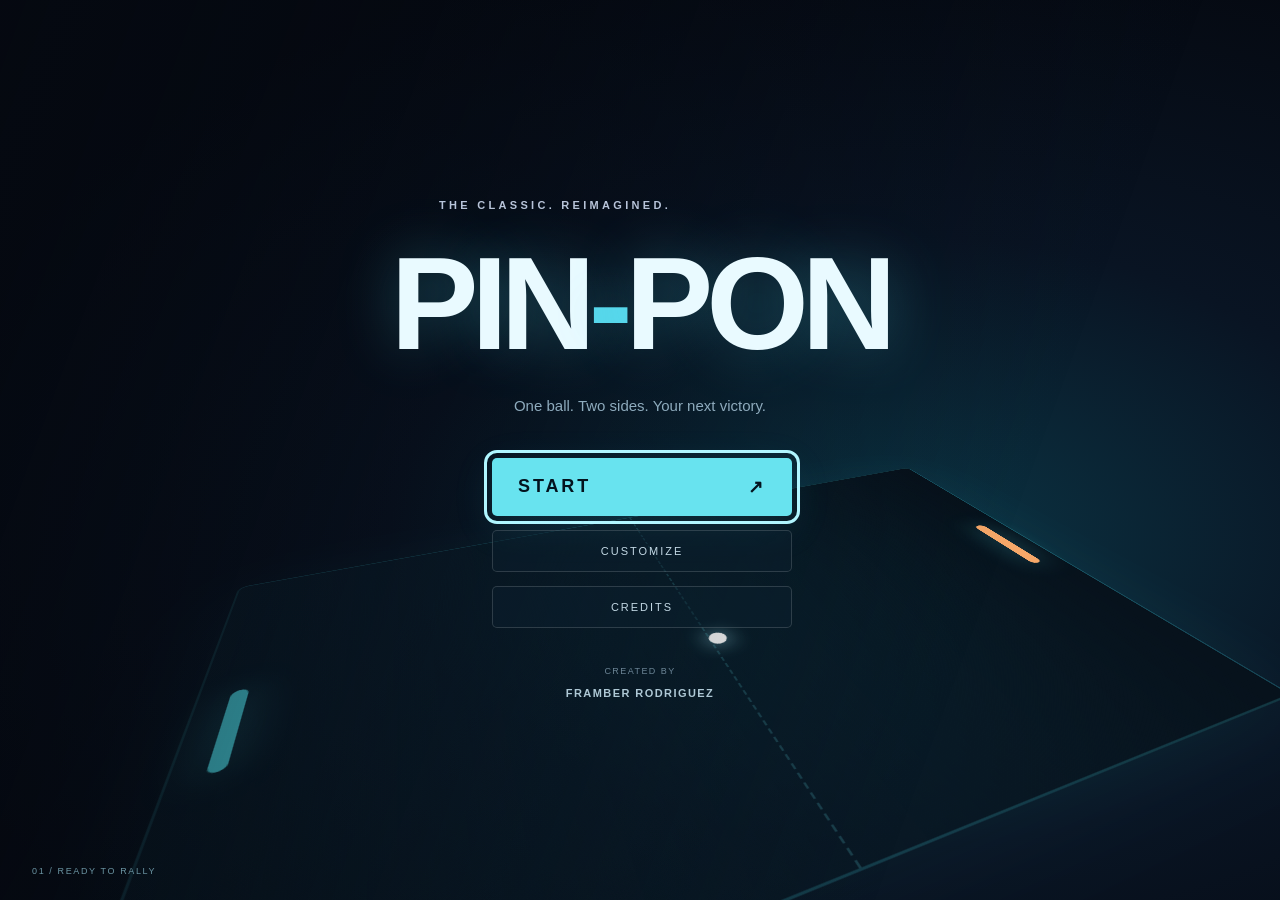
==== pong.html @ f67dcab5 "Separate Stop/Resume in top toolbar from Reset below the arena" ====
<!DOCTYPE html>
<html lang="en">
<head>
    <meta charset="UTF-8">
    <meta name="viewport" content="width=device-width, initial-scale=1.0">
    <title>PIN-PON | Framber Rodriguez</title>
    <style>
        /* --- CSS (Minor adjustments possible for new controls) --- */
        * { margin: 0; padding: 0; box-sizing: border-box; }
        :root { /* ... Color variables ... */
            --bg-color: #282c34; --game-bg: #1e1e1e; --primary-color: #fff;
            --accent-color: #ff5733; --paddle-color: #61dafb; --opponent-color: #f0db4f;
            --button-bg: #333; --star-color: rgba(255, 255, 255, 0.6);
            --win-color1: #ffc700; --win-color2: #ff5733; --win-color3: #61dafb; --win-color4: #f0db4f;
        }
        body {
            font-family: 'Segoe UI', Tahoma, Geneva, Verdana, sans-serif; background-color: var(--bg-color);
            display: flex; flex-direction: column; justify-content: center; align-items: center;
            min-height: 100vh; color: var(--primary-color);
            padding: 10px 0;
        }
        #game-container { position: relative; display: flex; flex-direction: column; align-items: center; width: 95%; max-width: 700px; }
        #game {
            position: relative; width: 100%; height: 450px; background-color: var(--game-bg);
            border: 2px solid var(--primary-color); overflow: hidden; cursor: none;
            transition: background-color 0.3s ease;
            /* Ensure game area scales nicely in fullscreen */
            margin-bottom: 15px; /* Add margin below game if controls are always visible */
        }
        /* Style for fullscreen state if needed */
        body:fullscreen #game { /* Example: Make game slightly larger in fullscreen */
           /* width: 90vw;
              height: 70vh; */
              /* Adjust as desired */
        }
        .player { position: absolute; width: 15px; height: 100px; transition: background-color 0.3s ease; }
        #player1 { left: 10px; background-color: var(--paddle-color); }
        #player2 { right: 10px; background-color: var(--opponent-color); }
        #ball { position: absolute; width: 15px; height: 15px; background-color: var(--accent-color); border-radius: 50%; transition: background-color 0.3s ease; }
        #score { position: absolute; top: 10px; left: 50%; transform: translateX(-50%); font-size: 30px; z-index: 10; }
        #modeSelection label, #options label { padding: 5px; margin-right: 5px; cursor: pointer; user-select: none; }
        #modeSelection input[type="radio"] { margin-right: 3px; cursor: pointer; }
        #controls {
            text-align: center; /* margin-top: 15px; Removed margin-top as game has margin-bottom */
            padding: 10px; background-color: rgba(0, 0, 0, 0.3);
            border-radius: 8px; width: 100%;
        }
        #options { margin: 8px 0; display: flex; flex-wrap: wrap; justify-content: center; align-items: center; gap: 10px 15px; }
        #options > div { display: inline-flex; align-items: center; }
        /* Button/Input styles (Unchanged) */
        button, select, label, input[type="number"], input[type="checkbox"], input[type="color"] { padding: 8px 10px; font-size: 14px; background-color: var(--button-bg); border: 1px solid var(--primary-color); border-radius: 5px; color: white; cursor: pointer; margin: 2px; vertical-align: middle; transition: background-color 0.2s ease; }
        button:disabled { opacity: 0.5; cursor: not-allowed; }
        input[type="color"] { padding: 2px; height: 35px; width: 50px; background-color: transparent; border: 1px solid var(--primary-color); }
        input[type="color"]::-webkit-color-swatch-wrapper { padding: 0; }
        input[type="color"]::-webkit-color-swatch { border: none; border-radius: 3px; }
        input[type="color"]::-moz-color-swatch { border: none; border-radius: 3px; }
        input[type="number"] { width: 65px; text-align: center; }
        input[type=number]::-webkit-inner-spin-button, input[type=number]::-webkit-outer-spin-button { -webkit-appearance: none; margin: 0; }
        input[type=number] { -moz-appearance: textfield; }
        button:not(:disabled):hover, select:hover, input[type="number"]:hover, input[type="color"]:hover { background-color: #555; }
        button:focus, select:focus, input[type="number"]:focus, input[type="color"]:focus { outline: 2px solid var(--accent-color); outline-offset: 2px; }
        input[type="checkbox"], input[type="radio"] { margin-right: 5px; cursor: pointer; vertical-align: middle; width: auto; padding: 0; }
        #instructions { margin-top: 10px; font-size: 13px; color: #ccc; min-height: 45px; line-height: 1.4; }
        /* Particle/Win styles (Unchanged) */
        .particle { position: absolute; width: 3px; height: 3px; border-radius: 50%; background-color: var(--star-color); animation: particleAnimation 5s linear infinite; pointer-events: none; z-index: -1; }
        @keyframes particleAnimation { 0% { transform: translate(0, 0); opacity: 0.8; } 100% { transform: translate(calc(var(--particle-vx) * 500px), calc(var(--particle-vy) * 500px)); opacity: 0; } }
        .win-particle { position: absolute; width: 6px; height: 10px; border-radius: 2px; pointer-events: none; z-index: 20; opacity: 1; }
        @keyframes win-explode { 0% { transform: translate(0, 0) rotate(0deg); opacity: 1; } 100% { transform: translate(calc(var(--vx) * 250px), calc(var(--vy) * 250px + 150px)) rotate(720deg); opacity: 0; } }
    #game { touch-action: none; }
        header { text-align: center; margin-bottom: 16px; }
        header a { color: #61dafb; }
    
[hidden] { display: none !important; }
body { background: #050a17; }
#intro-screen, #main-menu { position: fixed; inset: 0; z-index: 100; background: #050a17; display: flex; flex-direction: column; align-items: center; justify-content: center; padding: 24px; text-align: center; gap: 18px; }
#intro-screen video { width: min(960px,100%); max-height: 70vh; object-fit: contain; border-radius: 20px; }
#main-menu h1 { font-size: clamp(42px,10vw,88px); color: #61dafb; letter-spacing: .08em; }
.menu-action { padding: 15px 32px; border-radius: 12px; background: #61dafb; color: #050a17; font-weight: bold; font-size: 18px; min-width: 220px; }
#main-menu p { color: #b8c4d9; max-width: 480px; line-height: 1.6; }
#game-container { margin: auto; }
#game::after { content: ''; position: absolute; left: 50%; top: 0; bottom: 0; border-left: 2px dashed #ffffff35; pointer-events: none; }
#game.editing, #game.editing .player, #game.editing #ball { cursor: pointer; }
#game.editing .player, #game.editing #ball { outline: 2px solid #ffffff65; outline-offset: 4px; }
.selected-object { outline: 3px solid #61dafb !important; outline-offset: 4px; }
#color-editor { padding: 14px; width: 100%; border: 1px solid #61dafb; border-radius: 12px; margin-bottom: 12px; }
#color-editor p { margin: 8px; }
#game-toolbar { margin-bottom: 12px; }
@media(max-width: 500px) { #game { height: 360px; } }

body { margin:0; background:#060b14; color:#eff7ff; font-family: "Segoe UI", sans-serif; }
button { border:1px solid #ffffff26; font-family:inherit; transition: transform .2s, background .2s; }
button:focus-visible { outline:3px solid #b0f6ff; outline-offset:5px; }
button:hover { transform:translateY(-2px); }
#intro-screen { padding:0; background:#030710; }
#intro-screen video { width:100%; height:100%; max-height:none; border-radius:0; object-fit:contain; }
.intro-caption { position:absolute; bottom:28px; left:5vw; right:5vw; display:flex; justify-content:space-between; align-items:center; gap:12px; color:#ffffff8c; font-size:11px; letter-spacing:.2em; }
#intro-start { background:#07101caa; border-color:#ffffff30; color:white; font-size:11px; letter-spacing:.12em; padding:12px 18px; }
#main-menu { overflow:hidden; background: radial-gradient(ellipse at 70% 60%,#0b3545 0%,#091423 40%,#050911 80%); padding:clamp(20px,5vw,70px); }
#main-menu::before { content:''; position:absolute; inset:0; background:linear-gradient(110deg,#050911cc,transparent 75%); z-index:1; }
.menu-content { position:relative; z-index:2; width:min(650px,100%); }
.eyebrow { font-size:11px; font-weight:600; letter-spacing:.3em; color:#73daef; }
#main-menu h1 { font-size:clamp(58px,12vw,132px); line-height:1.05; margin:20px 0; font-weight:900; letter-spacing:-.055em; color:#e9faff; text-shadow:0 0 60px #53d8ec50; }
#main-menu h1 span { color:#57d7eb; }
#main-menu .menu-tagline { margin:0 auto 38px; font-size:15px; color:#8eabbd; }
.menu-buttons { display:flex; flex-direction:column; gap:10px; width:min(300px,100%); margin:auto; }
.menu-action { width:100%; background:#68e3ef; color:#03131e; border:0; padding:18px 26px; font-weight:800; font-size:18px; letter-spacing:.16em; border-radius:5px; min-width:0; box-shadow:0 10px 40px #38cee820; display:flex; align-items:center; justify-content:space-between; }
.menu-action:hover { background:#9bf4fa; }
.menu-secondary { width:100%; border-radius:5px; padding:14px; background:#0e213166; color:#c3d8e4; font-size:11px; letter-spacing:.18em; }
#main-menu .creator-line { font-size:9px; color:#6c8596; letter-spacing:.16em; margin:34px auto 0; }
.creator-line strong { color:#aec8d5; display:block; font-size:11px; margin-top:7px; }
.menu-corner { position:absolute; bottom:24px; left:32px; font-size:9px; letter-spacing:.18em; color:#6b94a2; z-index:2; }
.menu-court { position:absolute; width:900px; height:550px; border:2px solid #46dbeb30; background:linear-gradient(90deg,#0f41503b,#06111b); transform:perspective(600px) rotateX(52deg) rotateZ(-22deg); top:40%; left:20%; box-shadow:0 0 100px #36bfd811; border-radius:10px; }
.menu-court::before { content:''; position:absolute; left:50%; height:100%; border-left:2px dashed #5ddbe633; }
.menu-court i,.menu-court b { position:absolute; width:14px; height:100px; border-radius:8px; top:35%; background:#4fe3ee; box-shadow:0 0 40px #4fe3ee70; }
.menu-court i { left:25px; }.menu-court b { right:25px; background:#f7a869; }
.menu-court em { position:absolute; width:18px; height:18px; border-radius:50%; top:50%; background:white; box-shadow:0 0 25px #9feefb; animation:menu-rally 7s ease-in-out infinite alternate; }
@keyframes menu-rally { from { left:8%; top:20%; } to { left:89%; top:70%; } }
#game-header { margin:20px auto; width:95%; max-width:700px; }
#game-header h1 { letter-spacing:.08em; font-size:30px; margin:6px; }
#game-header p { font-size:12px; color:#87a2b4; }
#game { border-color:#8dbcc84d; border-radius:12px; box-shadow:0 20px 80px #0007; }
#controls { background:#0d1927; border:1px solid #223548; border-radius:12px; }
#controls label { background:transparent; border:0; color:#9bb5c6; }
#controls button,#game-toolbar button { background:#142a3c; color:#c5e5ee; border-color:#315067; border-radius:6px; }
#controls #startButton { background:#68e3ef; color:#03131e; font-weight:800; }
#settings-panel { border-top:1px solid #ffffff12; padding-top:12px; }
#settings-panel summary { cursor:pointer; font-size:11px; letter-spacing:.12em; color:#9bc0d2; padding:8px; }
#color-editor { background:#0d1927; border-color:#315067; font-size:13px; }
#credits-screen { position:fixed; inset:0; z-index:110; background:#020408; text-align:center; overflow:hidden; }
#close-credits { position:absolute; top:22px; left:24px; z-index:2; background:#111a25; color:#b6ccdb; font-size:11px; letter-spacing:.12em; padding:12px; }
.credits-mask { height:100%; overflow:hidden; mask-image:linear-gradient(transparent,black 15%,black 85%,transparent); }
#credits-roll { margin:auto; width:min(540px,90%); padding-top:100vh; padding-bottom:100vh; }
#credits-roll.rolling { animation:credits-scroll 36s linear forwards; }
@keyframes credits-scroll { from { transform:translateY(0); } to { transform:translateY(-100%); } }
#credits-roll h2 { font-size:clamp(50px,10vw,84px); color:#81e7ef; letter-spacing:.04em; margin:30px 0 75px; }
#credits-roll h3 { font-size:28px; font-weight:500; margin:16px 0 80px; }
#credits-roll p { color:#c2cdd8; font-size:16px; line-height:2; margin:16px 0 75px; }
#credits-roll .credits-role { font-size:10px; color:#6dbdcf; letter-spacing:.25em; margin-bottom:14px; }
#credits-roll .credits-end { color:#546e80; font-size:11px; letter-spacing:.2em; }
.credits-caption { position:absolute; bottom:18px; width:100%; color:#526170; font-size:9px; letter-spacing:.18em; }
@media(prefers-reduced-motion:reduce) { .menu-court em { animation:none; } #credits-roll.rolling { animation:none; padding-top:80px; } .credits-mask { overflow:auto; } }
@media(max-width:500px) { #main-menu h1 { font-size:64px; } .intro-caption span { font-size:8px; letter-spacing:.1em; } #game-toolbar button { font-size:12px; } }

/* Cinematic arena: color customization controls the surface below the lighting. */
#game-container { max-width:900px; }
#game-header { max-width:900px; }
#game { height:480px; background-image:radial-gradient(ellipse at 50% 42%,#73eaff10,transparent 70%),linear-gradient(#69dcef08 1px,transparent 1px),linear-gradient(90deg,#69dcef08 1px,transparent 1px); background-size:auto,44px 44px,44px 44px; border:2px solid #51dce875; border-radius:18px; box-shadow:0 0 0 7px #2ac3dd05,0 0 38px #32d8ee18,inset 0 0 65px #020b1675,0 25px 90px #0009; }
#game::before { content:''; position:absolute; inset:20px; border:1px solid #c7f6ff10; border-radius:8px; pointer-events:none; }
#game::after { border-left:2px dashed #7ee8f23d; box-shadow:0 0 12px #49dbec18; }
.player { border-radius:7px; background-image:linear-gradient(90deg,#ffffff60,transparent 65%); box-shadow:0 0 12px currentColor,0 0 32px currentColor; z-index:3; }
#ball { background-image:radial-gradient(circle at 32% 28%,#fff9,transparent 70%); box-shadow:0 0 12px currentColor,0 0 30px currentColor; z-index:4; }
#score { top:22px; font-size:38px; letter-spacing:.13em; font-weight:300; color:#d8f6ff; padding:7px 20px; background:#06131e85; border:1px solid #7bddf022; border-radius:12px; backdrop-filter:blur(8px); text-shadow:0 0 20px #a0edff50; }
.ball-trail { position:absolute; border-radius:50%; pointer-events:none; z-index:2; background:#e8fcff; width:12px; height:12px; }
.impact-ring { position:absolute; border:2px solid var(--impact-color); border-radius:50%; width:18px; height:18px; margin:-9px; pointer-events:none; z-index:5; animation:arena-impact .42s ease-out forwards; box-shadow:0 0 14px var(--impact-color); }
@keyframes arena-impact { from { transform:scale(.4); opacity:.95; } to { transform:scale(3.5); opacity:0; } }
#game-toolbar { display:flex; width:100%; justify-content:space-between; gap:12px; }
#game-toolbar button { font-size:11px; letter-spacing:.08em; padding:11px 16px; }
#controls { margin-top:8px; background:linear-gradient(130deg,#102637,#091421); padding:16px; }
#controls #modeSelection { display:flex; justify-content:center; align-items:center; gap:8px; }
#instructions { color:#729dad; font-size:11px; margin-top:15px; }
@media(max-width:600px) { #game { height:390px; } #score { font-size:26px; top:14px; } #controls { padding:10px; } }
@media(prefers-reduced-motion:reduce) { .ball-trail { display:none; } .impact-ring { animation:none; display:none; } }
#game-toolbar #stopButton { border-color:#65dbe75c; min-width:95px; }
@media(max-width:500px) { #game-toolbar { gap:5px; } #game-toolbar button { padding:10px 8px; font-size:10px; } #game-toolbar #stopButton { min-width:70px; } }
</style>
</head>
<body>
<section id="intro-screen" aria-label="Pong introduction">
<video id="intro-video" autoplay muted playsinline preload="auto" aria-label="Ten-second cinematic Pong introduction"><source src="assets/pong-intro-v2.mp4" type="video/mp4"></video>
<div class="intro-caption"><span>FRAMBER RODRIGUEZ PRESENTS</span><button id="intro-start">SKIP INTRO ↗</button></div>
</section>
<section id="main-menu" hidden aria-label="Main menu">
<div class="menu-court" aria-hidden="true"><i></i><b></b><em></em></div>
<div class="menu-content"><p class="eyebrow">THE CLASSIC. REIMAGINED.</p><h1>PIN<span>-</span>PON</h1><p class="menu-tagline">One ball. Two sides. Your next victory.</p>
<div class="menu-buttons"><button class="menu-action" id="menu-play">START <span aria-hidden="true">↗</span></button><button class="menu-secondary" id="menu-customize">CUSTOMIZE</button><button class="menu-secondary" id="menu-credits">CREDITS</button></div>
<p class="creator-line">CREATED BY <strong>FRAMBER RODRIGUEZ</strong></p></div>
<span class="menu-corner" aria-hidden="true">01 / READY TO RALLY</span>
</section>
<section id="credits-screen" hidden aria-label="Movie-style credits">
<button id="close-credits">← MAIN MENU</button><div class="credits-mask"><div id="credits-roll">
<p class="eyebrow">A FRAMBER RODRIGUEZ GAME</p><h2>PIN-PON</h2><p class="credits-role">CREATOR</p><h3>Framber Rodriguez</h3>
<p class="credits-role">THE GAME</p><p>A new rally for an arcade classic.</p><p>Single-player challenges.<br>Local two-player matches.<br>A court that feels like yours.</p>
<p class="credits-role">GAMEPLAY &amp; EXPERIENCE</p><p>Ball physics &amp; paddle collisions<br>Adaptive AI difficulty<br>Score-based serves &amp; undo<br>Touch &amp; keyboard controls</p>
<p class="credits-role">PERSONALIZATION</p><p>Your table. Your paddles. Your ball.<br>Select an object and make it yours.</p>
<p class="credits-role">BUILT WITH</p><p>HTML · CSS · JavaScript</p>
<p class="credits-role">SPECIAL THANKS</p><p>To everyone who plays,<br>tests and keeps the rally going.</p>
<h3>Thank you for playing.</h3><p class="credits-end">PIN-PON · 2026</p>
</div></div><p class="credits-caption">PRESS ESC TO RETURN</p>
</section>
<header id="game-header" hidden><span class="eyebrow">FRAMBER RODRIGUEZ</span><h1>PIN-PON</h1><p>↑ / ↓ or W / S to move · Space to serve · Drag to play on touchscreens</p></header>
    <audio id="backgroundMusic" loop></audio>
    <div id="game-container" hidden>
<div id="game-toolbar"><button id="back-menu">Main Menu</button><button id="stopButton" disabled>STOP</button><button id="customize-button">Customize Colors</button></div>
<div id="color-editor" hidden><p id="color-hint">Select the table, ball or either paddle.</p><label id="selected-color-label" for="selected-color" hidden>Selected object color</label><input id="selected-color" type="color" hidden><button id="finish-customize">Done</button></div>
        <div id="game">
            <div id="score" role="status" aria-live="polite"><span id="player1Score">0</span> - <span id="player2Score">0</span></div>
            <div id="player1" class="player"></div>
            <div id="player2" class="player"></div>
            <div id="ball"></div>
        </div>
        <div id="controls" aria-label="Game Controls">
             <div id="modeSelection">
                 <input type="radio" name="gameMode" value="1p" id="mode1P" checked> <label for="mode1P">1 Player</label>
                 <input type="radio" name="gameMode" value="2p" id="mode2P"> <label for="mode2P">2 Players</label>
             </div>
             <hr style="margin: 8px 0; border-color: #555;">
             <details id="settings-panel"><summary>MATCH SETTINGS</summary><div id="options">
                 <div> <label for="difficultySelect">AI Difficulty:</label> <select id="difficultySelect"> <option value="easy">Easy</option> <option value="normal" selected>Normal</option> <option value="hard">Hard</option> <option value="veryHard">Very Hard</option> <option value="impossible">Impossible</option> </select> </div>
                 <div> <label for="winScoreInput">Win Score:</label> <input type="number" id="winScoreInput" value="10" min="1" max="1000" step="1"> </div>
                 <div> <label for="pointsPerScoreInput">Points/Score:</label> <input type="number" id="pointsPerScoreInput" value="1" min="1" max="1000" step="1"> </div>
                 <div> <label> <input type="checkbox" id="possessionToggle" checked> Serve on Score </label> </div>
                 <div hidden> <label for="player1ColorPicker">P1 Color:</label> <input type="color" id="player1ColorPicker" value="#61dafb"> </div>
                 <div hidden> <label for="player2ColorPicker">P2/AI Color:</label> <input type="color" id="player2ColorPicker" value="#f0db4f"> </div>
                 <div hidden> <label for="ballColorPicker">Ball Color:</label> <input type="color" id="ballColorPicker" value="#e8fcff"> </div>
                 <div hidden> <label for="backgroundColorPicker">BG Color:</label> <input type="color" id="backgroundColorPicker" value="#071e2b"> </div>
                 <div hidden>
                    <label for="musicSelect">Music:</label>
                    <select id="musicSelect">
                        </select>
                 </div>
             </div>
             </details><hr style="margin: 8px 0; border-color: #555;">
            <button id="startButton">START MATCH</button>
            <button id="resetButton">RESET</button>
            <button id="undoButton" disabled>Undo Point</button>
            <button id="toggleMusicButton" hidden>Play Music</button> <button id="fullscreenButton">Fullscreen</button> <div id="instructions"> </div>
        </div>
    </div>
    <script>
        document.addEventListener("DOMContentLoaded", () => {
            // --- Elements & Constants ---
            const game = document.getElementById("game");
            const player1El = document.getElementById("player1");
            const player2El = document.getElementById("player2");
            const ballEl = document.getElementById("ball");
            const controlsEl = document.getElementById("controls");
            const startButton = document.getElementById("startButton");
            const stopButton = document.getElementById('stopButton');
            let canResumeMatch = false;
            const resetButton = document.getElementById("resetButton");
            const undoButton = document.getElementById("undoButton");
            const difficultySelect = document.getElementById("difficultySelect");
            const possessionToggle = document.getElementById("possessionToggle");
            const toggleMusicButton = document.getElementById("toggleMusicButton"); // Correct ID
            const fullscreenButton = document.getElementById("fullscreenButton"); // NEW FS Button Ref
            const musicSelect = document.getElementById("musicSelect");       // NEW Music Select Ref
            const backgroundMusic = document.getElementById("backgroundMusic"); // NEW Audio Element Ref
            const instructionsEl = document.getElementById("instructions");
            const modeSelectionRadios = document.querySelectorAll('input[name="gameMode"]');
            const winScoreInput = document.getElementById('winScoreInput');
            const pointsPerScoreInput = document.getElementById('pointsPerScoreInput');
            const gameContainer = document.getElementById('game-container');
            const player1ScoreEl = document.getElementById("player1Score");
            const player2ScoreEl = document.getElementById("player2Score");
            const player1ColorPicker = document.getElementById('player1ColorPicker');
            const player2ColorPicker = document.getElementById('player2ColorPicker');
            const ballColorPicker = document.getElementById('ballColorPicker');
            const backgroundColorPicker = document.getElementById('backgroundColorPicker');
            // --- Music Track Data (Replace srcs with your actual file paths!) ---
            const musicTracks = [{ name: "None (music files not included)", src: "" }];
            // --- Game Constants --- (Same)
            const PADDLE_HEIGHT = 100; const PADDLE_WIDTH = 15; const BALL_SIZE = 15;
            const PLAYER_SPEED = 6; const MAX_BOUNCE_ANGLE = Math.PI / 4;
            const INITIAL_BALL_SPEED = 5; const BALL_SPEED_INCREASE = 0.2;
            const WIN_PARTICLE_COUNT = 40;
             // --- Game State --- (Same)
             let player1, player2, ball, ai;
             let score = [0, 0]; let lastUpdate = 0; let gameRunning = false;
             let ballPossessionOnScore = true; let keysPressed = {};
             let currentBallSpeed = INITIAL_BALL_SPEED; let gameMode = '1p';
             let winScoreLimit = 10; let pointsPerScoreValue = 1;
             let animationFrameId = null; let framesSinceStart = 0;
             let lastScoreState = null;
             // --- Basic Element Check ---
             // Added checks for new audio/music elements
              if (!game || !player1El || !player2El || !ballEl || !controlsEl || !startButton || !resetButton || !undoButton || !toggleMusicButton || !fullscreenButton || !musicSelect || !backgroundMusic /* ... other elements ... */) {
                 console.error("FATAL: Core game, control, or music elements not found! Check HTML IDs.");
                 alert("Error initializing game elements. Check console (F12).");
                 return;
              }
             // Reuse a small trail pool; no per-frame DOM allocation.
            const trailHistory = [];
            const trailNodes = Array.from({ length: 12 }, () => {
                const el = document.createElement('div');
                el.className = 'ball-trail'; el.style.opacity = '0';
                el.setAttribute('aria-hidden', 'true'); game.appendChild(el); return el;
            });
            function clearBallTrail() {
                trailHistory.length = 0;
                trailNodes.forEach(el => { el.style.opacity = '0'; });
            }
            function syncArenaColors() {
                player1El.style.color = player1ColorPicker.value;
                player2El.style.color = player2ColorPicker.value;
                ballEl.style.color = ballColorPicker.value;
            }
            function renderBallTrail(currentBall) {
                syncArenaColors();
                if (!gameRunning || currentBall.owner) { clearBallTrail(); return; }
                trailHistory.unshift({ x: currentBall.x + BALL_SIZE / 2, y: currentBall.y + BALL_SIZE / 2 });
                trailHistory.length = Math.min(trailHistory.length, trailNodes.length + 1);
                trailNodes.forEach((el, i) => {
                    const point = trailHistory[i + 1];
                    if (!point) { el.style.opacity = '0'; return; }
                    const size = Math.max(3, 12 - i * .7);
                    el.style.width = el.style.height = size + 'px';
                    el.style.left = point.x - size / 2 + 'px';
                    el.style.top = point.y - size / 2 + 'px';
                    el.style.backgroundColor = ballColorPicker.value;
                    el.style.opacity = String(.38 * (1 - i / trailNodes.length));
                });
            }
            function emitImpact(x, y, color) {
                const ring = document.createElement('div'); ring.className = 'impact-ring';
                ring.style.left = x + 'px'; ring.style.top = y + 'px';
                ring.style.setProperty('--impact-color', color);
                game.appendChild(ring); setTimeout(() => ring.remove(), 450);
            }
            // --- Classes (Player, Ball, AI - Unchanged structurally) ---
              class Player { /* ... Player class code ... */ constructor(id, side) { this.el = document.getElementById(id); if (!this.el) { throw new Error(`Player element not found: ${id}`); } this.side = side; this.height = PADDLE_HEIGHT; this.width = PADDLE_WIDTH; this.speed = PLAYER_SPEED; this.y = (game.clientHeight - this.height) / 2; } update(deltaTime) { let dy = 0; if (!gameRunning) return; if (gameMode === '1p') { if (this.side === 'left') { if (keysPressed['arrowup'] || keysPressed['w']) { dy = -this.speed; } if (keysPressed['arrowdown'] || keysPressed['s']) { dy = this.speed; } } } else { if (this.side === 'left') { if (keysPressed['arrowup']) { dy = -this.speed; } if (keysPressed['arrowdown']) { dy = this.speed; } } else if (this.side === 'right') { if (keysPressed['w']) { dy = -this.speed; } if (keysPressed['s']) { dy = this.speed; } } } if (dy !== 0) { this.move(dy); } if (keysPressed[' '] && ball.owner === this) { this.fire(); } } move(dy) { const newY = this.y + dy; const maxY = game.clientHeight - this.height; this.y = Math.max(0, Math.min(newY, maxY)); this.el.style.top = `${this.y}px`; } fire() { if (ball.owner === this) { let angle = (Math.random() - 0.5) * Math.PI / 6; if (gameMode === '1p' && this.side === "right" && player1) { const playerCenterY = player1.y + player1.height / 2; const paddleCenterY = this.y + this.height / 2; const targetY = game.clientHeight / 2 + (playerCenterY - paddleCenterY) * 0.2; const deltaY = targetY - (this.y + this.height / 2); const targetAngle = Math.atan2(deltaY, game.clientWidth * 0.8); angle = Math.max(-MAX_BOUNCE_ANGLE * 0.8, Math.min(targetAngle, MAX_BOUNCE_ANGLE * 0.8)); } const directionX = this.side === "left" ? 1 : -1; ball.velocity = [ directionX * currentBallSpeed * Math.cos(angle), currentBallSpeed * Math.sin(angle) ]; ball.owner = null; } } getCenterY() { return this.y + this.height / 2; } }
              class Ball { /* ... Ball class code ... */ constructor() { this.el = ballEl; if(!this.el) { throw new Error("Ball element not found"); } this.size = BALL_SIZE; this.reset(null); } reset(ownerInstance = null) { clearBallTrail(); this.owner = ownerInstance; currentBallSpeed = INITIAL_BALL_SPEED; if (this.owner) { this.followOwner(); this.velocity = [0, 0]; } else { this.x = (game.clientWidth - this.size) / 2; this.y = (game.clientHeight - this.size) / 2; const angle = (Math.random() * Math.PI / 2) - Math.PI / 4; const directionX = Math.random() < 0.5 ? 1 : -1; this.velocity = [ directionX * currentBallSpeed * Math.cos(angle), currentBallSpeed * Math.sin(angle) ]; this.owner = null; } this.updateVisual(); } update(deltaTime) { if (!gameRunning && !this.owner) return; if (this.owner) { this.followOwner(); } else { this.x += this.velocity[0]; this.y += this.velocity[1]; if (this.y <= 0) { this.y = 0; emitImpact(this.x + this.size / 2, 0, ballColorPicker.value); this.velocity[1] *= -1; } else if (this.y >= game.clientHeight - this.size) { this.y = game.clientHeight - this.size; emitImpact(this.x + this.size / 2, game.clientHeight, ballColorPicker.value); this.velocity[1] *= -1; } } this.updateVisual(); } followOwner() { if (!this.owner) return; const ownerY = this.owner.y; const ownerCenterY = ownerY + this.owner.height / 2; this.y = ownerCenterY - this.size / 2; if (this.owner.side === "left") { this.x = this.owner.width + 10 + 5; } else { this.x = game.clientWidth - this.owner.width - 10 - this.size - 5; } } updateVisual() { if (this.el) { this.el.style.left = `${this.x}px`; this.el.style.top = `${this.y}px`; renderBallTrail(this); } } }
              class AI { /* ... AI class code (speed change applied in setDifficulty) ... */ constructor(playerToControl) { this.ctl = playerToControl; this.difficultyFactor = 0.7; this.reactionTimer = 0; this.reactionDelay = 150; this.fireDelay = 500; this.fireTimer = 0; this.predictiveError = 0.1; this.maxSpeedMultiplier = 1.0; } setDifficulty(level) { /* console.log(`AI Difficulty set to: ${level}`); */ switch(level) { case 'easy': this.difficultyFactor = 0.4; this.reactionDelay = 300; this.fireDelay = 800; this.predictiveError = 0.3; this.maxSpeedMultiplier = 1.0; break; case 'normal': this.difficultyFactor = 0.7; this.reactionDelay = 180; this.fireDelay = 600; this.predictiveError = 0.15; this.maxSpeedMultiplier = 1.0; break; case 'hard': this.difficultyFactor = 1.0; this.reactionDelay = 100; this.fireDelay = 400; this.predictiveError = 0.08; this.maxSpeedMultiplier = 1.2; break; case 'veryHard': this.difficultyFactor = 1.3; this.reactionDelay = 50; this.fireDelay = 250; this.predictiveError = 0.04; this.maxSpeedMultiplier = 1.4; break; case 'impossible': this.difficultyFactor = 1.8; this.reactionDelay = 0; this.fireDelay = 150; this.predictiveError = 0.01; this.maxSpeedMultiplier = 1.5; break; } /* console.log(` -> Speed Multiplier: ${this.maxSpeedMultiplier}`); */ } update(deltaTime) { /* ... AI update logic ... */ if (!gameRunning) return; if (ball.owner === this.ctl) { this.fireTimer += deltaTime; if (this.fireTimer >= this.fireDelay) { this.ctl.fire(); this.fireTimer = 0; } return; } else { this.fireTimer = 0; } this.reactionTimer += deltaTime; if (this.reactionTimer >= this.reactionDelay && ball.velocity[0] > 0) { this.reactionTimer = 0; const distanceToPaddle = game.clientWidth - this.ctl.width - 10 - ball.x; const ballSpeedX = Math.max(Math.abs(ball.velocity[0]), 1); const timeToReach = distanceToPaddle / ballSpeedX; let predictedBallY = ball.y + ball.velocity[1] * timeToReach; const errorAmount = (Math.random() - 0.5) * 2 * this.predictiveError * game.clientHeight; predictedBallY += errorAmount; if (predictedBallY < 0 || predictedBallY > game.clientHeight - ball.size) { if (predictedBallY < 0) { predictedBallY = Math.abs(predictedBallY); } else { predictedBallY = (game.clientHeight - ball.size) - (predictedBallY - (game.clientHeight - ball.size)); } } const targetY = Math.max(ball.size / 2, Math.min(predictedBallY, game.clientHeight - ball.size / 2)); const paddleCenter = this.ctl.getCenterY(); const targetPaddleCenter = targetY; let dy = 0; const deadZone = this.ctl.height * 0.1 * (1 / this.difficultyFactor) ; if (paddleCenter < targetPaddleCenter - deadZone) { dy = this.ctl.speed * this.maxSpeedMultiplier; } else if (paddleCenter > targetPaddleCenter + deadZone) { dy = -this.ctl.speed * this.maxSpeedMultiplier; } if (dy !== 0) { this.ctl.move(dy); } } } }
            // --- Intro, menu and object-based customization ---
            let editingColors = false;
            let selectedColorTarget = null;
            let creditsCloseTimer = null;
            const introScreen = document.getElementById('intro-screen');
            const menuScreen = document.getElementById('main-menu');
            const introVideo = document.getElementById('intro-video');
            const creditsScreen = document.getElementById('credits-screen');
            const creditsRoll = document.getElementById('credits-roll');
            const gameHeader = document.getElementById('game-header');
            const colorEditor = document.getElementById('color-editor');
            const selectedColor = document.getElementById('selected-color');
            const colorHint = document.getElementById('color-hint');
            const colorLabel = document.getElementById('selected-color-label');
            const targets = [
                { el: player1El, picker: player1ColorPicker, name: 'Player 1 paddle' },
                { el: player2El, picker: player2ColorPicker, name: 'Player 2 / AI paddle' },
                { el: ballEl, picker: ballColorPicker, name: 'Ball' },
                { el: game, picker: backgroundColorPicker, name: 'Table' }
            ];
            function showMenu() {
                clearTimeout(creditsCloseTimer); creditsCloseTimer = null;
                pauseGameLoop(); finishCustomize(); introVideo.pause();
                introScreen.hidden = true; menuScreen.hidden = false; creditsScreen.hidden = true;
                creditsRoll.classList.remove('rolling'); gameContainer.hidden = true; gameHeader.hidden = true;
                document.getElementById('menu-play').focus();
            }
            function showGame() {
                canResumeMatch = false; stopButton.disabled = true; stopButton.textContent = "STOP";
                introScreen.hidden = true; menuScreen.hidden = true; creditsScreen.hidden = true;
                gameContainer.hidden = false; gameHeader.hidden = false;
                resetPaddles(); ball.reset(null);
                document.getElementById('startButton').focus();
            }
            function beginCustomize() {
                pauseGameLoop(); editingColors = true;
                game.classList.add('editing'); colorEditor.hidden = false;
                colorHint.textContent = 'Select the table, ball or either paddle.';
                selectedColor.hidden = true; colorLabel.hidden = true;
            }
            function finishCustomize() {
                editingColors = false; colorEditor.hidden = true;
                game.classList.remove('editing');
                targets.forEach(t => t.el.classList.remove('selected-object'));
                selectedColorTarget = null;
            }
            function selectColorTarget(el) {
                if (!editingColors) return;
                selectedColorTarget = targets.find(t => t.el === el) || targets[3];
                targets.forEach(t => t.el.classList.remove('selected-object'));
                selectedColorTarget.el.classList.add('selected-object');
                selectedColor.value = selectedColorTarget.picker.value;
                selectedColor.hidden = false; colorLabel.hidden = false;
                colorLabel.textContent = selectedColorTarget.name + ' color';
                colorHint.textContent = 'Selected: ' + selectedColorTarget.name;
            }
            selectedColor.addEventListener('input', () => {
                if (!selectedColorTarget) return;
                selectedColorTarget.picker.value = selectedColor.value;
                selectedColorTarget.el.style.backgroundColor = selectedColor.value; syncArenaColors();
            });
            targets.forEach(t => {
                t.el.tabIndex = 0;
                t.el.setAttribute('aria-label', t.name);
                t.el.addEventListener('keydown', e => {
                    if (editingColors && (e.key === 'Enter' || e.key === ' ')) {
                        e.preventDefault(); e.stopPropagation(); selectColorTarget(t.el);
                    }
                });
            });
            document.getElementById('intro-start').addEventListener('click', showMenu);
            document.getElementById('menu-play').addEventListener('click', showGame);
            document.getElementById('menu-customize').addEventListener('click', () => { showGame(); beginCustomize(); });
            document.getElementById('customize-button').addEventListener('click', beginCustomize);
            document.getElementById('finish-customize').addEventListener('click', finishCustomize);
            document.getElementById('back-menu').addEventListener('click', showMenu);
            document.getElementById('menu-credits').addEventListener('click', () => {
                menuScreen.hidden = true; creditsScreen.hidden = false;
                creditsRoll.classList.remove('rolling');
                void creditsRoll.offsetWidth;
                creditsRoll.classList.add('rolling');
                clearTimeout(creditsCloseTimer);
                creditsCloseTimer = setTimeout(showMenu, 36000);
                document.getElementById('close-credits').focus();
            });
            document.getElementById('close-credits').addEventListener('click', showMenu);
            creditsRoll.addEventListener('animationend', showMenu);
            document.addEventListener('keydown', e => { if (e.key === 'Escape' && !creditsScreen.hidden) showMenu(); });
            introVideo.addEventListener('ended', showMenu);
            introVideo.addEventListener('error', showMenu);
            introVideo.querySelector('source').addEventListener('error', showMenu);
            // --- Event Listeners ---
             setupEventListeners();
            window.addEventListener('blur', () => { keysPressed = {}; });
            game.addEventListener('pointerdown', e => { if (editingColors) { selectColorTarget(e.target); return; } if (gameRunning) { game.setPointerCapture(e.pointerId); movePointer(e); } });
            game.addEventListener('pointermove', e => { if (e.buttons || e.pointerType === 'touch') movePointer(e); });
            function movePointer(e) {
                if (!gameRunning || editingColors) return;
                const rect = game.getBoundingClientRect();
                const paddle = gameMode === '2p' && e.clientX - rect.left > rect.width / 2 ? player2 : player1;
                paddle.move(e.clientY - rect.top - game.clientTop - paddle.height / 2 - paddle.y);
                if (ball.owner === paddle) paddle.fire();
            }
            // --- Game Functions ---
             function setupEventListeners() {
                 document.addEventListener('keydown', (e) => { if (gameRunning && !['INPUT', 'SELECT', 'TEXTAREA', 'BUTTON'].includes(e.target.tagName)) { if (['ArrowUp', 'ArrowDown', ' '].includes(e.key)) e.preventDefault(); keysPressed[e.key.toLowerCase()] = true; } });
                 document.addEventListener('keyup', (e) => { if(gameRunning) keysPressed[e.key.toLowerCase()] = false; });
                 startButton.addEventListener("click", startGame);
                 resetButton.addEventListener("click", handleResetGame);
                 stopButton.addEventListener('click', () => {
                     if (gameRunning) pauseGameLoop();
                     else if (canResumeMatch) resumeMatch();
                 });
                 undoButton.addEventListener("click", handleUndoPoint);
                 toggleMusicButton.addEventListener("click", handleToggleMusic); // Updated handler name
                 fullscreenButton.addEventListener("click", toggleFullscreen);   // NEW Fullscreen handler
                 musicSelect.addEventListener("change", handleMusicSelection); // NEW Music select handler
                 difficultySelect.addEventListener("change", changeDifficulty);
                 possessionToggle.addEventListener("change", (e) => { ballPossessionOnScore = e.target.checked; });
                 modeSelectionRadios.forEach(radio => { radio.addEventListener('change', handleModeChange); });
                 winScoreInput.addEventListener('change', handleWinScoreChange);
                 pointsPerScoreInput.addEventListener('change', handlePointsChange);
                 player1ColorPicker.addEventListener('input', (e) => { player1El.style.backgroundColor = e.target.value; });
                 player2ColorPicker.addEventListener('input', (e) => { player2El.style.backgroundColor = e.target.value; });
                 ballColorPicker.addEventListener('input', (e) => { ballEl.style.backgroundColor = e.target.value; });
                 backgroundColorPicker.addEventListener('input', (e) => { game.style.backgroundColor = e.target.value; });
                 // NEW: Listener for fullscreen changes (e.g., user pressing ESC)
                 document.addEventListener('fullscreenchange', updateFullscreenButton);
             }
             function initializeGame() {
                 canResumeMatch = false; stopButton.disabled = true; stopButton.textContent = "STOP";
                 console.log("Initializing game...");
                 try {
                     if (animationFrameId) { cancelAnimationFrame(animationFrameId); animationFrameId = null; }
                     gameRunning = false;
                     populateMusicSelect(); // Populate dropdown first
                     handleMusicSelection(); // Set initial music state based on default selection
                     score = [0, 0]; lastScoreState = null; keysPressed = {}; framesSinceStart = 0;
                     if (!player1) player1 = new Player("player1", "left");
                     if (!player2) player2 = new Player("player2", "right");
                     if (!ball) ball = new Ball(); else ball.reset(null);
                     if (!ai) ai = new AI(player2);
                     handleWinScoreChange({ target: winScoreInput });
                     handlePointsChange({ target: pointsPerScoreInput });
                     ballPossessionOnScore = possessionToggle.checked;
                     gameMode = document.querySelector('input[name="gameMode"]:checked').value;
                     player1El.style.backgroundColor = player1ColorPicker.value;
                     player2El.style.backgroundColor = player2ColorPicker.value;
                     ballEl.style.backgroundColor = ballColorPicker.value;
                     game.style.backgroundColor = backgroundColorPicker.value;
                     handleModeChange();
                     resetPaddles();
                     ball.updateVisual();
                     updateScoreDisplay();
                     updateInstructions();
                     undoButton.disabled = true;
                     updateFullscreenButton(); // Set initial fullscreen button text
                     backgroundMusic.pause(); // Ensure music is paused on init
                     updateMusicToggleButton(); // Set initial music button text
                     console.log("Initialization complete. Ready to start.");
                 } catch (error) { /* ... error handling ... */ console.error("Error during game initialization:", error); alert(`A critical error occurred during initialization: ${error.message}. Check the console (F12).`); /* disable buttons */ }
             }
             // NEW: Populate Music Select Dropdown
             function populateMusicSelect() {
                musicSelect.innerHTML = ''; // Clear existing options
                musicTracks.forEach(track => {
                    const option = document.createElement('option');
                    option.value = track.src;
                    option.textContent = track.name;
                    musicSelect.appendChild(option);
                });
             }
             // NEW: Handle Music Selection Change
             function handleMusicSelection() {
                const selectedSrc = musicSelect.value;
                if (selectedSrc && backgroundMusic.src !== selectedSrc) { // Check if src actually changed
                    backgroundMusic.src = selectedSrc;
                    console.log(`Music source set to: ${selectedSrc}`);
                    // Don't auto-play here, wait for user action (Start Game or Toggle Button)
                    // If music was playing, changing track might stop it depending on browser,
                    // so pause explicitly unless we intend to autoplay the new track.
                     if (!backgroundMusic.paused) {
                        backgroundMusic.pause(); // Pause if changing track while playing
                        // Optionally attempt to play new track immediately: playMusic();
                     }
                } else if (!selectedSrc) {
                    // "None" selected
                    backgroundMusic.pause();
                    backgroundMusic.removeAttribute("src"); // Clear src
                    console.log("Music set to None.");
                }
                updateMusicToggleButton(); // Update button text based on new state
             }
             // NEW: Handle Toggle Music Button
             function handleToggleMusic() {
                if (backgroundMusic.paused) {
                    playMusic();
                } else {
                    pauseMusic();
                }
             }
             // NEW: Play Music Function (with error handling)
             function playMusic() {
                const selectedSrc = musicSelect.value;
                if (!selectedSrc) {
                    console.log("Play clicked, but no music selected.");
                    return;
                }
                // Ensure src is set if it wasn't (e.g., after selecting None then a track)
                if (!backgroundMusic.src || backgroundMusic.src !== selectedSrc) {
                   backgroundMusic.src = selectedSrc;
                }
                console.log("Attempting to play music...");
                const playPromise = backgroundMusic.play();
                if (playPromise !== undefined) {
                    playPromise.then(_ => {
                        // Autoplay started!
                        console.log("Music playback started.");
                        updateMusicToggleButton();
                    })
                    .catch(error => {
                        // Autoplay was prevented.
                        console.warn("Music playback failed:", error);
                        // Optionally inform the user they might need to click again or start the game.
                        updateMusicToggleButton(); // Reflect that it's paused
                    });
                } else {
                     // Older browsers might not return a promise. Assume it might work.
                     updateMusicToggleButton();
                }
             }
             // NEW: Pause Music Function
             function pauseMusic() {
                 backgroundMusic.pause();
                 console.log("Music paused.");
                 updateMusicToggleButton();
             }
             // NEW: Update Toggle Music Button Text
             function updateMusicToggleButton() {
                if (backgroundMusic.paused) {
                    toggleMusicButton.textContent = "Play Music";
                } else {
                    toggleMusicButton.textContent = "Pause Music";
                }
             }
             // NEW: Toggle Fullscreen Function
             function toggleFullscreen() {
                if (!document.fullscreenElement) {
                    // Enter fullscreen
                    document.documentElement.requestFullscreen()
                        .catch(err => {
                            console.error(`Error attempting to enable full-screen mode: ${err.message} (${err.name})`);
                            alert(`Could not enter fullscreen mode: ${err.message}`);
                        });
                } else {
                    // Exit fullscreen
                    if (document.exitFullscreen) {
                        document.exitFullscreen();
                    }
                }
                // Button text updated by 'fullscreenchange' event listener
             }
             // NEW: Update Fullscreen Button Text based on state
             function updateFullscreenButton() {
                 if (document.fullscreenElement) {
                     fullscreenButton.textContent = "Exit Fullscreen";
                 } else {
                     fullscreenButton.textContent = "Fullscreen";
                 }
             }
             function handleWinScoreChange(e) { /* ... same ... */ let newValue = parseInt(e.target.value, 10); const minVal = parseInt(winScoreInput.min, 10) || 1; const maxVal = parseInt(winScoreInput.max, 10) || 1000; if (isNaN(newValue)) { newValue = 10; } winScoreLimit = Math.max(minVal, Math.min(newValue, maxVal)); e.target.value = winScoreLimit; console.log("Win score limit set to:", winScoreLimit); updateInstructions(); }
             function handlePointsChange(e) { /* ... same ... */ let newValue = parseInt(e.target.value, 10); if (isNaN(newValue) || newValue < 1) { newValue = 1; } const maxVal = parseInt(pointsPerScoreInput.max, 10) || 1000; pointsPerScoreValue = Math.min(newValue, maxVal); e.target.value = pointsPerScoreValue; console.log("Points per score set to:", pointsPerScoreValue); updateInstructions(); }
             function handleModeChange() { /* ... same ... */ const selectedMode = document.querySelector('input[name="gameMode"]:checked').value; gameMode = selectedMode; const is1P = (gameMode === '1p'); difficultySelect.disabled = !is1P; difficultySelect.style.opacity = is1P ? '1' : '0.5'; difficultySelect.style.cursor = is1P ? 'pointer' : 'not-allowed'; if (is1P && ai) { changeDifficulty({ target: difficultySelect }); } resetPaddles(); if (ball) ball.reset(null); updateInstructions(); }
             function updateInstructions() { /* ... same ... */ let text = `Win: ${winScoreLimit} | Pts: ${pointsPerScoreValue} | `; if (gameMode === '1p') { const difficultyText = difficultySelect.options[difficultySelect.selectedIndex].text; text += `P1 [↑][↓] | Fire [Space] | AI: ${difficultyText}`; } else { text += `P1 [↑][↓] | P2 [W][S] | Fire [Space]`; } instructionsEl.innerHTML = text.replace(/\|/g, '<span style="opacity:0.5; margin: 0 4px;">|</span>'); }
             function resumeMatch() {
                 if (!canResumeMatch || gameRunning) return;
                 if (editingColors) finishCustomize();
                 canResumeMatch = false; gameRunning = true; keysPressed = {};
                 lastUpdate = performance.now(); stopButton.textContent = 'STOP'; stopButton.disabled = false;
                 playMusic(); animationFrameId = requestAnimationFrame(update);
             }
             function startGame() {
                 if (canResumeMatch) { resumeMatch(); return; }
                 if (editingColors) finishCustomize(); // Modified to play music on start
                 if (gameRunning) { return; }
                 console.log(`Starting game... Mode: ${gameMode}, Difficulty: ${gameMode === '1p' ? difficultySelect.value : 'N/A'}`);
                 try {
                     if (!player1 || !player2 || !ball) { throw new Error("Initialization failed, cannot start game."); }
                     score = [0, 0]; keysPressed = {}; framesSinceStart = 0; lastScoreState = null; undoButton.disabled = true;
                     updateScoreDisplay(); resetPaddles();
                     player1El.style.backgroundColor = player1ColorPicker.value; player2El.style.backgroundColor = player2ColorPicker.value; ballEl.style.backgroundColor = ballColorPicker.value; game.style.backgroundColor = backgroundColorPicker.value;
                     if (gameMode === '1p') { changeDifficulty({ target: difficultySelect }); }
                     ball.reset(null);
                     gameRunning = true; stopButton.disabled = false; stopButton.textContent = 'STOP';
                     // Attempt to play selected music on game start
                     playMusic(); // Uses the function which handles 'None' selection etc.
                     lastUpdate = performance.now();
                     if (animationFrameId) cancelAnimationFrame(animationFrameId);
                     animationFrameId = requestAnimationFrame(update);
                     console.log("Game loop started.");
                 } catch (error) { /* ... error handling ... */ console.error("Error starting game:", error); alert(`Failed to start game: ${error.message}`); gameRunning = false; }
             }
             function pauseGameLoop(winnerMessage = "") { // Modified to pause music on win/stop
                 if (!gameRunning && !winnerMessage) return;
                 console.log("Pausing game loop.");
                 const wasRunning = gameRunning;
                 gameRunning = false; clearBallTrail();
                 if (wasRunning && !winnerMessage) { canResumeMatch = true; stopButton.textContent = 'RESUME'; }
                 if (winnerMessage) { canResumeMatch = false; stopButton.disabled = true; stopButton.textContent = 'STOP'; }
                 if (animationFrameId) { cancelAnimationFrame(animationFrameId); animationFrameId = null; }
                 keysPressed = {};
                 // Pause music only if game was actually running or ending
                 if (wasRunning) {
                    pauseMusic();
                 }
                 if (winnerMessage) {
                    lastScoreState = null; undoButton.disabled = true;
                    if (ball) ball.reset(null);
                    updateInstructions();
                    setTimeout(() => { alert(winnerMessage); }, 50);
                 }
             }
             function handleResetGame() { // Modified to pause music
                console.log("Stop & Reset button clicked.");
                pauseGameLoop(); // Stop the current game loop & pause music if running
                initializeGame(); // Re-initialize everything (sets music state based on selection)
             }
             function handleUndoPoint() { /* ... same ... */ if (!lastScoreState) { console.log("Undo clicked, but no previous score state found."); return; } console.log("Undoing last point..."); score = [...lastScoreState.score]; updateScoreDisplay(); let server = null; if (ballPossessionOnScore) { server = (lastScoreState.scorer === 1) ? player2 : player1; } ball.reset(server); console.log(`Score reverted to ${score[0]}-${score[1]}. Ball reset.`); lastScoreState = null; undoButton.disabled = true; }
             function resetPaddles() { /* ... same ... */ try { if (player1) { player1.y = (game.clientHeight - player1.height) / 2; player1.el.style.top = `${player1.y}px`; } if (player2) { player2.y = (game.clientHeight - player2.height) / 2; player2.el.style.top = `${player2.y}px`; } } catch(e) { console.error("Error resetting paddles", e); } }
             function changeDifficulty(event) { /* ... same ... */ const difficulty = event.target.value; if (ai && gameMode === '1p') { ai.setDifficulty(difficulty); updateInstructions(); } }
             function updateScoreDisplay() { /* ... same ... */ player1ScoreEl.textContent = score[0]; player2ScoreEl.textContent = score[1]; }
             function checkCollisions() { /* ... same ... */ if (!gameRunning || ball.owner) return; if (ball.velocity[0] < 0 && ball.x <= player1.el.offsetLeft + player1.width + ball.size / 2 && ball.x >= player1.el.offsetLeft && ball.y + ball.size > player1.y && ball.y < player1.y + player1.height) { const intersectY = player1.getCenterY() - (ball.y + ball.size / 2); const normalizedIntersectY = intersectY / (player1.height / 2); const bounceAngle = normalizedIntersectY * MAX_BOUNCE_ANGLE; currentBallSpeed += BALL_SPEED_INCREASE; ball.velocity[0] = currentBallSpeed * Math.cos(bounceAngle); ball.velocity[1] = -currentBallSpeed * Math.sin(bounceAngle); ball.x = player1.el.offsetLeft + player1.width + 1; emitImpact(ball.x, ball.y + ball.size / 2, player1ColorPicker.value); } else if (ball.velocity[0] > 0 && ball.x + ball.size >= player2.el.offsetLeft - ball.size / 2 && ball.x <= player2.el.offsetLeft + player2.width && ball.y + ball.size > player2.y && ball.y < player2.y + player2.height) { const intersectY = player2.getCenterY() - (ball.y + ball.size / 2); const normalizedIntersectY = intersectY / (player2.height / 2); const bounceAngle = normalizedIntersectY * MAX_BOUNCE_ANGLE; currentBallSpeed += BALL_SPEED_INCREASE; ball.velocity[0] = -currentBallSpeed * Math.cos(bounceAngle); ball.velocity[1] = -currentBallSpeed * Math.sin(bounceAngle); ball.x = player2.el.offsetLeft - ball.size - 1; emitImpact(ball.x + ball.size, ball.y + ball.size / 2, player2ColorPicker.value); } }
             function checkScored() { /* ... same ... */ if (!gameRunning || ball.owner || framesSinceStart < 5) return; const gameWidth = game.clientWidth; let scorer = 0; if (ball.x <= 0) { scorer = 2; } else if (ball.x + ball.size >= gameWidth) { scorer = 1; } if (scorer !== 0) { lastScoreState = { score: [...score], scorer: scorer }; undoButton.disabled = false; if (scorer === 1) { score[0] += pointsPerScoreValue; } else { score[1] += pointsPerScoreValue; } updateScoreDisplay(); if (score[0] >= winScoreLimit || score[1] >= winScoreLimit) { const winnerName = score[0] >= winScoreLimit ? 'Player 1' : (gameMode === '1p' ? 'AI' : 'Player 2'); const finalScoreMsg = `Final Score: ${score[0]} - ${score[1]}`; console.log(`${winnerName} wins! ${finalScoreMsg}`); triggerWinAnimation(scorer === 1 ? 'left' : 'right'); pauseGameLoop(`${winnerName} wins! ${finalScoreMsg}`); } else { const server = ballPossessionOnScore ? (scorer === 1 ? player1 : player2) : null; ball.reset(server); } } }
             function triggerWinAnimation(winnerSide) { /* ... same ... */ const colors = ['var(--win-color1)', 'var(--win-color2)', 'var(--win-color3)', 'var(--win-color4)']; const emitterX = game.clientWidth / 2; const emitterY = game.clientHeight / 2; for (let i = 0; i < WIN_PARTICLE_COUNT; i++) { const particle = document.createElement('div'); particle.classList.add('win-particle'); game.appendChild(particle); const angle = Math.random() * Math.PI * 2; const speed = 0.8 + Math.random() * 0.7; const duration = 1.5 + Math.random() * 1.0; particle.style.backgroundColor = colors[Math.floor(Math.random() * colors.length)]; particle.style.left = `${emitterX}px`; particle.style.top = `${emitterY}px`; particle.style.setProperty('--vx', Math.cos(angle) * speed); particle.style.setProperty('--vy', Math.sin(angle) * speed); particle.style.animation = `win-explode ${duration}s ease-out forwards`; setTimeout(() => { particle.remove(); }, duration * 1000); } }
             // --- Game Loop --- (Unchanged)
             function update(time) { if (!gameRunning) { animationFrameId = null; return; } const deltaTime = time - lastUpdate; const cappedDeltaTime = Math.min(deltaTime, 50); lastUpdate = time; framesSinceStart++; try { player1.update(cappedDeltaTime); if (gameMode === '1p') { ai.update(cappedDeltaTime); } else { player2.update(cappedDeltaTime); } ball.update(cappedDeltaTime); checkCollisions(); checkScored(); if (gameRunning) { animationFrameId = requestAnimationFrame(update); } else { console.log("Game loop ending because gameRunning became false."); animationFrameId = null; } } catch (error) { console.error("Error during game update:", error); alert(`A critical error occurred during the game loop: ${error.message}. Check the console (F12). Game stopped.`); pauseGameLoop(); } }
            // --- Start Initialization ---
             initializeGame();
        }); // End DOMContentLoaded
    </script>
</body>
</html>
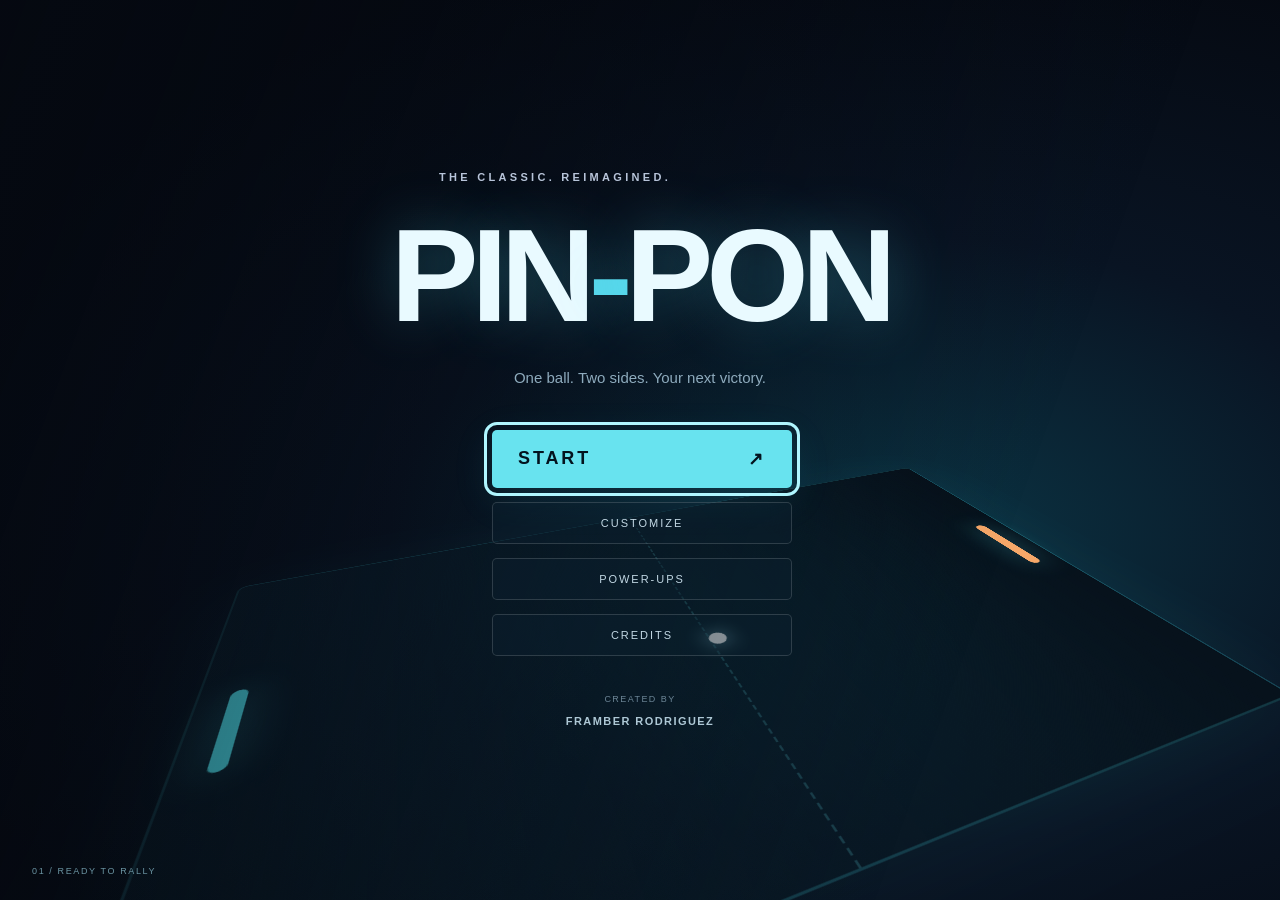
==== commit 32757ff5: "Add selectable random power-ups and an opaque high-contrast scoreboard" ====
--- a/pong.html
+++ b/pong.html
@@ -162,6 +162,25 @@
 @media(prefers-reduced-motion:reduce) { .ball-trail { display:none; } .impact-ring { animation:none; display:none; } }
 #game-toolbar #stopButton { border-color:#65dbe75c; min-width:95px; }
 @media(max-width:500px) { #game-toolbar { gap:5px; } #game-toolbar button { padding:10px 8px; font-size:10px; } #game-toolbar #stopButton { min-width:70px; } }
+
+#score { background:#07111f !important; color:#fff !important; border:1px solid #9aeafa !important; text-shadow:none; box-shadow:0 3px 18px #0007; backdrop-filter:none; }
+#score span { color:#fff; }
+#powers-screen { position:fixed; inset:0; z-index:115; overflow:auto; padding:30px 16px; background:radial-gradient(ellipse at top,#163348,#050911 75%); display:flex; justify-content:center; align-items:flex-start; }
+.powers-panel { width:min(760px,100%); margin:auto; text-align:center; }
+.powers-panel h2 { font-size:clamp(32px,7vw,58px); letter-spacing:.05em; margin:14px 0; }
+.powers-panel>p { color:#9bb4c7; line-height:1.6; font-size:13px; }
+.power-actions { margin:20px 0; display:flex; justify-content:center; gap:12px; }
+#powers-grid { display:grid; grid-template-columns:repeat(3,1fr); gap:12px; margin:20px 0; }
+.power-card { cursor:pointer; text-align:left; display:flex; gap:12px; align-items:flex-start; padding:18px; border:1px solid #355062; background:#0b1d2b; border-radius:12px; }
+.power-card:has(input:checked) { border-color:#68e3ef; background:#123a48; box-shadow:0 0 20px #4ecbe818; }
+.power-card input { margin-top:5px; accent-color:#68e3ef; }
+.power-card strong { display:block; font-size:15px; margin:8px 0; color:#effcff; }
+.power-card small { display:block; color:#9bb4c7; line-height:1.5; font-size:11px; }
+.power-card .power-symbol { font-size:24px; color:#84eff8; }
+#powers-done { max-width:260px; margin:24px auto; justify-content:center; }
+#power-status { font-size:11px; color:#a2dce8; letter-spacing:.06em; min-height:18px; text-align:center; }
+.power-pickup { position:absolute; width:34px; height:34px; border-radius:9px; background:#102035; color:#fff; border:2px solid #c08aff; box-shadow:0 0 20px #b763ff88; display:grid; place-items:center; font-weight:800; font-size:19px; pointer-events:none; z-index:6; }
+@media(max-width:600px) { #powers-grid { grid-template-columns:repeat(2,1fr); } .power-card { padding:12px; gap:5px; } }
 </style>
 </head>
 <body>
@@ -172,7 +191,7 @@
 <section id="main-menu" hidden aria-label="Main menu">
 <div class="menu-court" aria-hidden="true"><i></i><b></b><em></em></div>
 <div class="menu-content"><p class="eyebrow">THE CLASSIC. REIMAGINED.</p><h1>PIN<span>-</span>PON</h1><p class="menu-tagline">One ball. Two sides. Your next victory.</p>
-<div class="menu-buttons"><button class="menu-action" id="menu-play">START <span aria-hidden="true">↗</span></button><button class="menu-secondary" id="menu-customize">CUSTOMIZE</button><button class="menu-secondary" id="menu-credits">CREDITS</button></div>
+<div class="menu-buttons"><button class="menu-action" id="menu-play">START <span aria-hidden="true">↗</span></button><button class="menu-secondary" id="menu-customize">CUSTOMIZE</button><button class="menu-secondary" id="menu-powers">POWER-UPS</button><button class="menu-secondary" id="menu-credits">CREDITS</button></div>
 <p class="creator-line">CREATED BY <strong>FRAMBER RODRIGUEZ</strong></p></div>
 <span class="menu-corner" aria-hidden="true">01 / READY TO RALLY</span>
 </section>
@@ -187,6 +206,7 @@
 <h3>Thank you for playing.</h3><p class="credits-end">PIN-PON · 2026</p>
 </div></div><p class="credits-caption">PRESS ESC TO RETURN</p>
 </section>
+<section id="powers-screen" hidden aria-label="Power-ups menu"><div class="powers-panel"><p class="eyebrow">BUILD YOUR MATCH</p><h2>POWER-UPS</h2><p>Choose the items that can appear. Hit an item with the ball to claim it for the last player who touched the ball.</p><div class="power-actions"><button id="powers-all">ALL ON</button><button id="powers-none">ALL OFF</button></div><div id="powers-grid"></div><p id="powers-summary" role="status"></p><p class="power-note">Items appear at random times and positions during live rallies. There is no score trigger or fixed schedule. Pausing also pauses items and effects.</p><button id="powers-done" class="menu-action">DONE</button></div></section>
 <header id="game-header" hidden><span class="eyebrow">FRAMBER RODRIGUEZ</span><h1>PIN-PON</h1><p>↑ / ↓ or W / S to move · Space to serve · Drag to play on touchscreens</p></header>
     <audio id="backgroundMusic" loop></audio>
     <div id="game-container" hidden>
@@ -198,7 +218,7 @@
             <div id="player2" class="player"></div>
             <div id="ball"></div>
         </div>
-        <div id="controls" aria-label="Game Controls">
+        <p id="power-status" role="status" aria-live="polite">POWER-UPS · ON</p><div id="controls" aria-label="Game Controls">
              <div id="modeSelection">
                  <input type="radio" name="gameMode" value="1p" id="mode1P" checked> <label for="mode1P">1 Player</label>
                  <input type="radio" name="gameMode" value="2p" id="mode2P"> <label for="mode2P">2 Players</label>
@@ -221,7 +241,7 @@
              </div>
              </details><hr style="margin: 8px 0; border-color: #555;">
             <button id="startButton">START MATCH</button>
-            <button id="resetButton">RESET</button>
+            <button id="resetButton">RESET</button><button id="match-powers">POWER-UPS</button>
             <button id="undoButton" disabled>Undo Point</button>
             <button id="toggleMusicButton" hidden>Play Music</button> <button id="fullscreenButton">Fullscreen</button> <div id="instructions"> </div>
         </div>
@@ -278,7 +298,121 @@
                  alert("Error initializing game elements. Check console (F12).");
                  return;
               }
-             // Reuse a small trail pool; no per-frame DOM allocation.
+             const powerCatalog = [
+                { id:'giant', name:'Giant Paddle', symbol:'↕', description:'A taller paddle for 7 seconds.' },
+                { id:'quick', name:'Quick Paddle', symbol:'⚡', description:'Move faster for 7 seconds.' },
+                { id:'slow', name:'Slow Motion', symbol:'◷', description:'The ball slows down for 7 seconds.' },
+                { id:'bigball', name:'Mega Ball', symbol:'●', description:'A larger ball for 7 seconds.' },
+                { id:'shield', name:'Shield', symbol:'◇', description:'Block one missed ball within 8 seconds.' }
+            ];
+            const enabledPowers = new Set(powerCatalog.map(p => p.id));
+            let pickup = null;
+            let powerClock = 0;
+            let lastHitter = null;
+            let activeEffects = [];
+            let powerReturnToMenu = true;
+            const powerScreen = document.getElementById('powers-screen');
+            const powerGrid = document.getElementById('powers-grid');
+            const powerStatus = document.getElementById('power-status');
+            const powerSummary = document.getElementById('powers-summary');
+            powerCatalog.forEach(power => {
+                const label = document.createElement('label'); label.className = 'power-card';
+                label.innerHTML = `<input type="checkbox" checked value="${power.id}" aria-label="${power.name}"><span><span class="power-symbol" aria-hidden="true">${power.symbol}</span><strong>${power.name}</strong><small>${power.description}</small></span>`;
+                label.querySelector('input').addEventListener('change', e => {
+                    if (e.target.checked) enabledPowers.add(power.id); else enabledPowers.delete(power.id);
+                    if (!e.target.checked) activeEffects = activeEffects.filter(effect => effect.id !== power.id);
+                    if (pickup && !enabledPowers.has(pickup.id)) removePickup();
+                    applyPowerDimensions(); updatePowerSummary(); updatePowerStatus();
+                });
+                powerGrid.appendChild(label);
+            });
+            function updatePowerSummary() {
+                powerSummary.textContent = enabledPowers.size ? `${enabledPowers.size} of ${powerCatalog.length} power-ups enabled` : 'All power-ups OFF · Classic Pong';
+            }
+            function removePickup() { if (pickup) pickup.el.remove(); pickup = null; }
+            function resetPowerMatch() {
+                removePickup(); activeEffects = []; powerClock = 0; lastHitter = null;
+                applyPowerDimensions(); updatePowerStatus();
+            }
+            function applyPowerDimensions() {
+                if (!player1 || !player2 || !ball || game.clientHeight < 1) return;
+                for (const paddle of [player1,player2]) {
+                    const giant = activeEffects.some(e => e.id === 'giant' && e.side === paddle.side);
+                    paddle.height = Math.min(giant ? 155 : PADDLE_HEIGHT, game.clientHeight);
+                    paddle.speed = PLAYER_SPEED * (activeEffects.some(e => e.id === 'quick' && e.side === paddle.side) ? 1.6 : 1);
+                    paddle.el.style.height = paddle.height + 'px'; paddle.move(0);
+                    paddle.el.style.outline = activeEffects.some(e => e.id === 'shield' && e.side === paddle.side) ? '2px solid #c08aff' : '';
+                }
+                ball.size = activeEffects.some(e => e.id === 'bigball') ? 26 : BALL_SIZE;
+                ball.el.style.width = ball.el.style.height = ball.size + 'px';
+                ball.y = Math.max(0,Math.min(ball.y,game.clientHeight-ball.size));
+            }
+            function updatePowerStatus() {
+                const text = activeEffects.map(e => `${e.side === 'left' ? 'P1' : (gameMode === '1p' ? 'AI' : 'P2')} · ${powerCatalog.find(p => p.id === e.id).name}`);
+                powerStatus.textContent = text.length ? text.join('  |  ') : (enabledPowers.size ? 'POWER-UPS · RANDOM ITEMS ON' : 'CLASSIC MODE · POWER-UPS OFF');
+            }
+            function spawnPowerPickup() {
+                const pool = powerCatalog.filter(p => enabledPowers.has(p.id));
+                if (!pool.length) return;
+                const power = pool[Math.floor(Math.random() * pool.length)];
+                const x = game.clientWidth * (.2 + Math.random() * .6);
+                const y = 100 + Math.random() * Math.max(1,game.clientHeight - 160);
+                const el = document.createElement('div'); el.className = 'power-pickup';
+                el.textContent = power.symbol; el.setAttribute('aria-label',power.name);
+                el.style.left = x + 'px'; el.style.top = y + 'px'; game.appendChild(el);
+                pickup = { id:power.id, x,y,el,expires:powerClock+9000 };
+            }
+            function updatePowers(deltaTime) {
+                powerClock += deltaTime;
+                const before = activeEffects.length;
+                activeEffects = activeEffects.filter(e => e.until > powerClock);
+                if (before !== activeEffects.length) { applyPowerDimensions(); updatePowerStatus(); }
+                if (pickup && powerClock >= pickup.expires) removePickup();
+                if (!ball.owner && enabledPowers.size && !pickup && Math.random() < 1-Math.exp(-deltaTime/8500)) spawnPowerPickup();
+                if (!pickup || ball.owner) return;
+                if (ball.x + ball.size < pickup.x || ball.x > pickup.x + 34 || ball.y + ball.size < pickup.y || ball.y > pickup.y + 34) return;
+                const side = lastHitter ? lastHitter.side : (ball.velocity[0] > 0 ? 'left' : 'right');
+                const id = pickup.id;
+                activeEffects = activeEffects.filter(e => !(e.id === id && (id === 'slow' || id === 'bigball' || e.side === side)));
+                activeEffects.push({id,side,until:powerClock+(id === 'shield' ? 8000 : 7000)});
+                emitImpact(pickup.x+17,pickup.y+17,'#c08aff'); removePickup();
+                applyPowerDimensions(); updatePowerStatus();
+            }
+            function useShield() {
+                const side = ball.x <= 0 ? 'left' : (ball.x+ball.size >= game.clientWidth ? 'right' : null);
+                const effect = activeEffects.find(e => e.id === 'shield' && e.side === side);
+                if (!effect) return false;
+                activeEffects = activeEffects.filter(e => e !== effect);
+                ball.x = side === 'left' ? 1 : game.clientWidth-ball.size-1;
+                ball.velocity[0] = (side === 'left' ? 1 : -1) * Math.abs(ball.velocity[0]);
+                emitImpact(side === 'left' ? 0 : game.clientWidth,ball.y+ball.size/2,'#c08aff');
+                applyPowerDimensions(); updatePowerStatus(); return true;
+            }
+            function openPowerMenu(fromMenu) {
+                powerReturnToMenu = fromMenu; pauseGameLoop(); finishCustomize();
+                menuScreen.hidden = true; gameContainer.hidden = true; gameHeader.hidden = true;
+                powerScreen.hidden = false; updatePowerSummary();
+                document.getElementById('powers-done').focus();
+            }
+            function closePowerMenu() {
+                powerScreen.hidden = true;
+                if (powerReturnToMenu) showMenu();
+                else { gameContainer.hidden = false; gameHeader.hidden = false; applyPowerDimensions(); document.getElementById('startButton').focus(); }
+            }
+            document.getElementById('menu-powers').addEventListener('click', () => openPowerMenu(true));
+            document.getElementById('match-powers').addEventListener('click', () => openPowerMenu(false));
+            document.getElementById('powers-done').addEventListener('click', closePowerMenu);
+            function setAllPowers(on) {
+                enabledPowers.clear(); if (on) powerCatalog.forEach(p => enabledPowers.add(p.id));
+                powerGrid.querySelectorAll('input').forEach(input => { input.checked = on; });
+                if (!on) { removePickup(); activeEffects = []; applyPowerDimensions(); }
+                updatePowerSummary(); updatePowerStatus();
+            }
+            document.getElementById('powers-all').addEventListener('click', () => setAllPowers(true));
+            document.getElementById('powers-none').addEventListener('click', () => setAllPowers(false));
+            document.addEventListener('keydown', e => { if (e.key === 'Escape' && !powerScreen.hidden) closePowerMenu(); });
+            updatePowerSummary();
+            // Reuse a small trail pool; no per-frame DOM allocation.
             const trailHistory = [];
             const trailNodes = Array.from({ length: 12 }, () => {
                 const el = document.createElement('div');
@@ -297,7 +431,7 @@
             function renderBallTrail(currentBall) {
                 syncArenaColors();
                 if (!gameRunning || currentBall.owner) { clearBallTrail(); return; }
-                trailHistory.unshift({ x: currentBall.x + BALL_SIZE / 2, y: currentBall.y + BALL_SIZE / 2 });
+                trailHistory.unshift({ x: currentBall.x + currentBall.size / 2, y: currentBall.y + currentBall.size / 2 });
                 trailHistory.length = Math.min(trailHistory.length, trailNodes.length + 1);
                 trailNodes.forEach((el, i) => {
                     const point = trailHistory[i + 1];
@@ -317,8 +451,8 @@
                 game.appendChild(ring); setTimeout(() => ring.remove(), 450);
             }
             // --- Classes (Player, Ball, AI - Unchanged structurally) ---
-              class Player { /* ... Player class code ... */ constructor(id, side) { this.el = document.getElementById(id); if (!this.el) { throw new Error(`Player element not found: ${id}`); } this.side = side; this.height = PADDLE_HEIGHT; this.width = PADDLE_WIDTH; this.speed = PLAYER_SPEED; this.y = (game.clientHeight - this.height) / 2; } update(deltaTime) { let dy = 0; if (!gameRunning) return; if (gameMode === '1p') { if (this.side === 'left') { if (keysPressed['arrowup'] || keysPressed['w']) { dy = -this.speed; } if (keysPressed['arrowdown'] || keysPressed['s']) { dy = this.speed; } } } else { if (this.side === 'left') { if (keysPressed['arrowup']) { dy = -this.speed; } if (keysPressed['arrowdown']) { dy = this.speed; } } else if (this.side === 'right') { if (keysPressed['w']) { dy = -this.speed; } if (keysPressed['s']) { dy = this.speed; } } } if (dy !== 0) { this.move(dy); } if (keysPressed[' '] && ball.owner === this) { this.fire(); } } move(dy) { const newY = this.y + dy; const maxY = game.clientHeight - this.height; this.y = Math.max(0, Math.min(newY, maxY)); this.el.style.top = `${this.y}px`; } fire() { if (ball.owner === this) { let angle = (Math.random() - 0.5) * Math.PI / 6; if (gameMode === '1p' && this.side === "right" && player1) { const playerCenterY = player1.y + player1.height / 2; const paddleCenterY = this.y + this.height / 2; const targetY = game.clientHeight / 2 + (playerCenterY - paddleCenterY) * 0.2; const deltaY = targetY - (this.y + this.height / 2); const targetAngle = Math.atan2(deltaY, game.clientWidth * 0.8); angle = Math.max(-MAX_BOUNCE_ANGLE * 0.8, Math.min(targetAngle, MAX_BOUNCE_ANGLE * 0.8)); } const directionX = this.side === "left" ? 1 : -1; ball.velocity = [ directionX * currentBallSpeed * Math.cos(angle), currentBallSpeed * Math.sin(angle) ]; ball.owner = null; } } getCenterY() { return this.y + this.height / 2; } }
-              class Ball { /* ... Ball class code ... */ constructor() { this.el = ballEl; if(!this.el) { throw new Error("Ball element not found"); } this.size = BALL_SIZE; this.reset(null); } reset(ownerInstance = null) { clearBallTrail(); this.owner = ownerInstance; currentBallSpeed = INITIAL_BALL_SPEED; if (this.owner) { this.followOwner(); this.velocity = [0, 0]; } else { this.x = (game.clientWidth - this.size) / 2; this.y = (game.clientHeight - this.size) / 2; const angle = (Math.random() * Math.PI / 2) - Math.PI / 4; const directionX = Math.random() < 0.5 ? 1 : -1; this.velocity = [ directionX * currentBallSpeed * Math.cos(angle), currentBallSpeed * Math.sin(angle) ]; this.owner = null; } this.updateVisual(); } update(deltaTime) { if (!gameRunning && !this.owner) return; if (this.owner) { this.followOwner(); } else { this.x += this.velocity[0]; this.y += this.velocity[1]; if (this.y <= 0) { this.y = 0; emitImpact(this.x + this.size / 2, 0, ballColorPicker.value); this.velocity[1] *= -1; } else if (this.y >= game.clientHeight - this.size) { this.y = game.clientHeight - this.size; emitImpact(this.x + this.size / 2, game.clientHeight, ballColorPicker.value); this.velocity[1] *= -1; } } this.updateVisual(); } followOwner() { if (!this.owner) return; const ownerY = this.owner.y; const ownerCenterY = ownerY + this.owner.height / 2; this.y = ownerCenterY - this.size / 2; if (this.owner.side === "left") { this.x = this.owner.width + 10 + 5; } else { this.x = game.clientWidth - this.owner.width - 10 - this.size - 5; } } updateVisual() { if (this.el) { this.el.style.left = `${this.x}px`; this.el.style.top = `${this.y}px`; renderBallTrail(this); } } }
+              class Player { /* ... Player class code ... */ constructor(id, side) { this.el = document.getElementById(id); if (!this.el) { throw new Error(`Player element not found: ${id}`); } this.side = side; this.height = PADDLE_HEIGHT; this.width = PADDLE_WIDTH; this.speed = PLAYER_SPEED; this.y = (game.clientHeight - this.height) / 2; } update(deltaTime) { let dy = 0; if (!gameRunning) return; if (gameMode === '1p') { if (this.side === 'left') { if (keysPressed['arrowup'] || keysPressed['w']) { dy = -this.speed; } if (keysPressed['arrowdown'] || keysPressed['s']) { dy = this.speed; } } } else { if (this.side === 'left') { if (keysPressed['arrowup']) { dy = -this.speed; } if (keysPressed['arrowdown']) { dy = this.speed; } } else if (this.side === 'right') { if (keysPressed['w']) { dy = -this.speed; } if (keysPressed['s']) { dy = this.speed; } } } if (dy !== 0) { this.move(dy); } if (keysPressed[' '] && ball.owner === this) { this.fire(); } } move(dy) { const newY = this.y + dy; const maxY = game.clientHeight - this.height; this.y = Math.max(0, Math.min(newY, maxY)); this.el.style.top = `${this.y}px`; } fire() { if (ball.owner === this) { let angle = (Math.random() - 0.5) * Math.PI / 6; if (gameMode === '1p' && this.side === "right" && player1) { const playerCenterY = player1.y + player1.height / 2; const paddleCenterY = this.y + this.height / 2; const targetY = game.clientHeight / 2 + (playerCenterY - paddleCenterY) * 0.2; const deltaY = targetY - (this.y + this.height / 2); const targetAngle = Math.atan2(deltaY, game.clientWidth * 0.8); angle = Math.max(-MAX_BOUNCE_ANGLE * 0.8, Math.min(targetAngle, MAX_BOUNCE_ANGLE * 0.8)); } const directionX = this.side === "left" ? 1 : -1; ball.velocity = [ directionX * currentBallSpeed * Math.cos(angle), currentBallSpeed * Math.sin(angle) ]; ball.owner = null; lastHitter = this; } } getCenterY() { return this.y + this.height / 2; } }
+              class Ball { /* ... Ball class code ... */ constructor() { this.el = ballEl; if(!this.el) { throw new Error("Ball element not found"); } this.size = BALL_SIZE; this.reset(null); } reset(ownerInstance = null) { clearBallTrail(); lastHitter = null; this.owner = ownerInstance; currentBallSpeed = INITIAL_BALL_SPEED; if (this.owner) { this.followOwner(); this.velocity = [0, 0]; } else { this.x = (game.clientWidth - this.size) / 2; this.y = (game.clientHeight - this.size) / 2; const angle = (Math.random() * Math.PI / 2) - Math.PI / 4; const directionX = Math.random() < 0.5 ? 1 : -1; this.velocity = [ directionX * currentBallSpeed * Math.cos(angle), currentBallSpeed * Math.sin(angle) ]; this.owner = null; } this.updateVisual(); } update(deltaTime) { if (!gameRunning && !this.owner) return; if (this.owner) { this.followOwner(); } else { const powerSpeed = activeEffects.some(e => e.id === "slow") ? .55 : 1; this.x += this.velocity[0] * powerSpeed; this.y += this.velocity[1] * powerSpeed; if (this.y <= 0) { this.y = 0; emitImpact(this.x + this.size / 2, 0, ballColorPicker.value); this.velocity[1] *= -1; } else if (this.y >= game.clientHeight - this.size) { this.y = game.clientHeight - this.size; emitImpact(this.x + this.size / 2, game.clientHeight, ballColorPicker.value); this.velocity[1] *= -1; } } this.updateVisual(); } followOwner() { if (!this.owner) return; const ownerY = this.owner.y; const ownerCenterY = ownerY + this.owner.height / 2; this.y = ownerCenterY - this.size / 2; if (this.owner.side === "left") { this.x = this.owner.width + 10 + 5; } else { this.x = game.clientWidth - this.owner.width - 10 - this.size - 5; } } updateVisual() { if (this.el) { this.el.style.left = `${this.x}px`; this.el.style.top = `${this.y}px`; renderBallTrail(this); } } }
               class AI { /* ... AI class code (speed change applied in setDifficulty) ... */ constructor(playerToControl) { this.ctl = playerToControl; this.difficultyFactor = 0.7; this.reactionTimer = 0; this.reactionDelay = 150; this.fireDelay = 500; this.fireTimer = 0; this.predictiveError = 0.1; this.maxSpeedMultiplier = 1.0; } setDifficulty(level) { /* console.log(`AI Difficulty set to: ${level}`); */ switch(level) { case 'easy': this.difficultyFactor = 0.4; this.reactionDelay = 300; this.fireDelay = 800; this.predictiveError = 0.3; this.maxSpeedMultiplier = 1.0; break; case 'normal': this.difficultyFactor = 0.7; this.reactionDelay = 180; this.fireDelay = 600; this.predictiveError = 0.15; this.maxSpeedMultiplier = 1.0; break; case 'hard': this.difficultyFactor = 1.0; this.reactionDelay = 100; this.fireDelay = 400; this.predictiveError = 0.08; this.maxSpeedMultiplier = 1.2; break; case 'veryHard': this.difficultyFactor = 1.3; this.reactionDelay = 50; this.fireDelay = 250; this.predictiveError = 0.04; this.maxSpeedMultiplier = 1.4; break; case 'impossible': this.difficultyFactor = 1.8; this.reactionDelay = 0; this.fireDelay = 150; this.predictiveError = 0.01; this.maxSpeedMultiplier = 1.5; break; } /* console.log(` -> Speed Multiplier: ${this.maxSpeedMultiplier}`); */ } update(deltaTime) { /* ... AI update logic ... */ if (!gameRunning) return; if (ball.owner === this.ctl) { this.fireTimer += deltaTime; if (this.fireTimer >= this.fireDelay) { this.ctl.fire(); this.fireTimer = 0; } return; } else { this.fireTimer = 0; } this.reactionTimer += deltaTime; if (this.reactionTimer >= this.reactionDelay && ball.velocity[0] > 0) { this.reactionTimer = 0; const distanceToPaddle = game.clientWidth - this.ctl.width - 10 - ball.x; const ballSpeedX = Math.max(Math.abs(ball.velocity[0]), 1); const timeToReach = distanceToPaddle / ballSpeedX; let predictedBallY = ball.y + ball.velocity[1] * timeToReach; const errorAmount = (Math.random() - 0.5) * 2 * this.predictiveError * game.clientHeight; predictedBallY += errorAmount; if (predictedBallY < 0 || predictedBallY > game.clientHeight - ball.size) { if (predictedBallY < 0) { predictedBallY = Math.abs(predictedBallY); } else { predictedBallY = (game.clientHeight - ball.size) - (predictedBallY - (game.clientHeight - ball.size)); } } const targetY = Math.max(ball.size / 2, Math.min(predictedBallY, game.clientHeight - ball.size / 2)); const paddleCenter = this.ctl.getCenterY(); const targetPaddleCenter = targetY; let dy = 0; const deadZone = this.ctl.height * 0.1 * (1 / this.difficultyFactor) ; if (paddleCenter < targetPaddleCenter - deadZone) { dy = this.ctl.speed * this.maxSpeedMultiplier; } else if (paddleCenter > targetPaddleCenter + deadZone) { dy = -this.ctl.speed * this.maxSpeedMultiplier; } if (dy !== 0) { this.ctl.move(dy); } } } }
             // --- Intro, menu and object-based customization ---
             let editingColors = false;
@@ -348,9 +482,10 @@
                 document.getElementById('menu-play').focus();
             }
             function showGame() {
+                resetPowerMatch();
                 canResumeMatch = false; stopButton.disabled = true; stopButton.textContent = "STOP";
                 introScreen.hidden = true; menuScreen.hidden = true; creditsScreen.hidden = true;
-                gameContainer.hidden = false; gameHeader.hidden = false;
+                gameContainer.hidden = false; gameHeader.hidden = false; applyPowerDimensions();
                 resetPaddles(); ball.reset(null);
                 document.getElementById('startButton').focus();
             }
@@ -450,6 +585,7 @@
                  document.addEventListener('fullscreenchange', updateFullscreenButton);
              }
              function initializeGame() {
+                 resetPowerMatch();
                  canResumeMatch = false; stopButton.disabled = true; stopButton.textContent = "STOP";
                  console.log("Initializing game...");
                  try {
@@ -608,7 +744,7 @@
                  console.log(`Starting game... Mode: ${gameMode}, Difficulty: ${gameMode === '1p' ? difficultySelect.value : 'N/A'}`);
                  try {
                      if (!player1 || !player2 || !ball) { throw new Error("Initialization failed, cannot start game."); }
-                     score = [0, 0]; keysPressed = {}; framesSinceStart = 0; lastScoreState = null; undoButton.disabled = true;
+                     resetPowerMatch(); score = [0, 0]; keysPressed = {}; framesSinceStart = 0; lastScoreState = null; undoButton.disabled = true;
                      updateScoreDisplay(); resetPaddles();
                      player1El.style.backgroundColor = player1ColorPicker.value; player2El.style.backgroundColor = player2ColorPicker.value; ballEl.style.backgroundColor = ballColorPicker.value; game.style.backgroundColor = backgroundColorPicker.value;
                      if (gameMode === '1p') { changeDifficulty({ target: difficultySelect }); }
@@ -651,11 +787,11 @@
              function resetPaddles() { /* ... same ... */ try { if (player1) { player1.y = (game.clientHeight - player1.height) / 2; player1.el.style.top = `${player1.y}px`; } if (player2) { player2.y = (game.clientHeight - player2.height) / 2; player2.el.style.top = `${player2.y}px`; } } catch(e) { console.error("Error resetting paddles", e); } }
              function changeDifficulty(event) { /* ... same ... */ const difficulty = event.target.value; if (ai && gameMode === '1p') { ai.setDifficulty(difficulty); updateInstructions(); } }
              function updateScoreDisplay() { /* ... same ... */ player1ScoreEl.textContent = score[0]; player2ScoreEl.textContent = score[1]; }
-             function checkCollisions() { /* ... same ... */ if (!gameRunning || ball.owner) return; if (ball.velocity[0] < 0 && ball.x <= player1.el.offsetLeft + player1.width + ball.size / 2 && ball.x >= player1.el.offsetLeft && ball.y + ball.size > player1.y && ball.y < player1.y + player1.height) { const intersectY = player1.getCenterY() - (ball.y + ball.size / 2); const normalizedIntersectY = intersectY / (player1.height / 2); const bounceAngle = normalizedIntersectY * MAX_BOUNCE_ANGLE; currentBallSpeed += BALL_SPEED_INCREASE; ball.velocity[0] = currentBallSpeed * Math.cos(bounceAngle); ball.velocity[1] = -currentBallSpeed * Math.sin(bounceAngle); ball.x = player1.el.offsetLeft + player1.width + 1; emitImpact(ball.x, ball.y + ball.size / 2, player1ColorPicker.value); } else if (ball.velocity[0] > 0 && ball.x + ball.size >= player2.el.offsetLeft - ball.size / 2 && ball.x <= player2.el.offsetLeft + player2.width && ball.y + ball.size > player2.y && ball.y < player2.y + player2.height) { const intersectY = player2.getCenterY() - (ball.y + ball.size / 2); const normalizedIntersectY = intersectY / (player2.height / 2); const bounceAngle = normalizedIntersectY * MAX_BOUNCE_ANGLE; currentBallSpeed += BALL_SPEED_INCREASE; ball.velocity[0] = -currentBallSpeed * Math.cos(bounceAngle); ball.velocity[1] = -currentBallSpeed * Math.sin(bounceAngle); ball.x = player2.el.offsetLeft - ball.size - 1; emitImpact(ball.x + ball.size, ball.y + ball.size / 2, player2ColorPicker.value); } }
-             function checkScored() { /* ... same ... */ if (!gameRunning || ball.owner || framesSinceStart < 5) return; const gameWidth = game.clientWidth; let scorer = 0; if (ball.x <= 0) { scorer = 2; } else if (ball.x + ball.size >= gameWidth) { scorer = 1; } if (scorer !== 0) { lastScoreState = { score: [...score], scorer: scorer }; undoButton.disabled = false; if (scorer === 1) { score[0] += pointsPerScoreValue; } else { score[1] += pointsPerScoreValue; } updateScoreDisplay(); if (score[0] >= winScoreLimit || score[1] >= winScoreLimit) { const winnerName = score[0] >= winScoreLimit ? 'Player 1' : (gameMode === '1p' ? 'AI' : 'Player 2'); const finalScoreMsg = `Final Score: ${score[0]} - ${score[1]}`; console.log(`${winnerName} wins! ${finalScoreMsg}`); triggerWinAnimation(scorer === 1 ? 'left' : 'right'); pauseGameLoop(`${winnerName} wins! ${finalScoreMsg}`); } else { const server = ballPossessionOnScore ? (scorer === 1 ? player1 : player2) : null; ball.reset(server); } } }
+             function checkCollisions() { /* ... same ... */ if (!gameRunning || ball.owner) return; if (ball.velocity[0] < 0 && ball.x <= player1.el.offsetLeft + player1.width + ball.size / 2 && ball.x >= player1.el.offsetLeft && ball.y + ball.size > player1.y && ball.y < player1.y + player1.height) { const intersectY = player1.getCenterY() - (ball.y + ball.size / 2); const normalizedIntersectY = intersectY / (player1.height / 2); const bounceAngle = normalizedIntersectY * MAX_BOUNCE_ANGLE; currentBallSpeed += BALL_SPEED_INCREASE; ball.velocity[0] = currentBallSpeed * Math.cos(bounceAngle); ball.velocity[1] = -currentBallSpeed * Math.sin(bounceAngle); lastHitter = player1; ball.x = player1.el.offsetLeft + player1.width + 1; emitImpact(ball.x, ball.y + ball.size / 2, player1ColorPicker.value); } else if (ball.velocity[0] > 0 && ball.x + ball.size >= player2.el.offsetLeft - ball.size / 2 && ball.x <= player2.el.offsetLeft + player2.width && ball.y + ball.size > player2.y && ball.y < player2.y + player2.height) { const intersectY = player2.getCenterY() - (ball.y + ball.size / 2); const normalizedIntersectY = intersectY / (player2.height / 2); const bounceAngle = normalizedIntersectY * MAX_BOUNCE_ANGLE; currentBallSpeed += BALL_SPEED_INCREASE; ball.velocity[0] = -currentBallSpeed * Math.cos(bounceAngle); ball.velocity[1] = -currentBallSpeed * Math.sin(bounceAngle); lastHitter = player2; ball.x = player2.el.offsetLeft - ball.size - 1; emitImpact(ball.x + ball.size, ball.y + ball.size / 2, player2ColorPicker.value); } }
+             function checkScored() { /* ... same ... */ if (!gameRunning || ball.owner || framesSinceStart < 5) return; if (useShield()) return; const gameWidth = game.clientWidth; let scorer = 0; if (ball.x <= 0) { scorer = 2; } else if (ball.x + ball.size >= gameWidth) { scorer = 1; } if (scorer !== 0) { lastScoreState = { score: [...score], scorer: scorer }; undoButton.disabled = false; if (scorer === 1) { score[0] += pointsPerScoreValue; } else { score[1] += pointsPerScoreValue; } updateScoreDisplay(); if (score[0] >= winScoreLimit || score[1] >= winScoreLimit) { const winnerName = score[0] >= winScoreLimit ? 'Player 1' : (gameMode === '1p' ? 'AI' : 'Player 2'); const finalScoreMsg = `Final Score: ${score[0]} - ${score[1]}`; console.log(`${winnerName} wins! ${finalScoreMsg}`); triggerWinAnimation(scorer === 1 ? 'left' : 'right'); pauseGameLoop(`${winnerName} wins! ${finalScoreMsg}`); } else { const server = ballPossessionOnScore ? (scorer === 1 ? player1 : player2) : null; ball.reset(server); } } }
              function triggerWinAnimation(winnerSide) { /* ... same ... */ const colors = ['var(--win-color1)', 'var(--win-color2)', 'var(--win-color3)', 'var(--win-color4)']; const emitterX = game.clientWidth / 2; const emitterY = game.clientHeight / 2; for (let i = 0; i < WIN_PARTICLE_COUNT; i++) { const particle = document.createElement('div'); particle.classList.add('win-particle'); game.appendChild(particle); const angle = Math.random() * Math.PI * 2; const speed = 0.8 + Math.random() * 0.7; const duration = 1.5 + Math.random() * 1.0; particle.style.backgroundColor = colors[Math.floor(Math.random() * colors.length)]; particle.style.left = `${emitterX}px`; particle.style.top = `${emitterY}px`; particle.style.setProperty('--vx', Math.cos(angle) * speed); particle.style.setProperty('--vy', Math.sin(angle) * speed); particle.style.animation = `win-explode ${duration}s ease-out forwards`; setTimeout(() => { particle.remove(); }, duration * 1000); } }
              // --- Game Loop --- (Unchanged)
-             function update(time) { if (!gameRunning) { animationFrameId = null; return; } const deltaTime = time - lastUpdate; const cappedDeltaTime = Math.min(deltaTime, 50); lastUpdate = time; framesSinceStart++; try { player1.update(cappedDeltaTime); if (gameMode === '1p') { ai.update(cappedDeltaTime); } else { player2.update(cappedDeltaTime); } ball.update(cappedDeltaTime); checkCollisions(); checkScored(); if (gameRunning) { animationFrameId = requestAnimationFrame(update); } else { console.log("Game loop ending because gameRunning became false."); animationFrameId = null; } } catch (error) { console.error("Error during game update:", error); alert(`A critical error occurred during the game loop: ${error.message}. Check the console (F12). Game stopped.`); pauseGameLoop(); } }
+             function update(time) { if (!gameRunning) { animationFrameId = null; return; } const deltaTime = time - lastUpdate; const cappedDeltaTime = Math.min(deltaTime, 50); lastUpdate = time; framesSinceStart++; try { player1.update(cappedDeltaTime); if (gameMode === '1p') { ai.update(cappedDeltaTime); } else { player2.update(cappedDeltaTime); } ball.update(cappedDeltaTime); checkCollisions(); updatePowers(cappedDeltaTime); checkScored(); if (gameRunning) { animationFrameId = requestAnimationFrame(update); } else { console.log("Game loop ending because gameRunning became false."); animationFrameId = null; } } catch (error) { console.error("Error during game update:", error); alert(`A critical error occurred during the game loop: ${error.message}. Check the console (F12). Game stopped.`); pauseGameLoop(); } }
             // --- Start Initialization ---
              initializeGame();
         }); // End DOMContentLoaded
@@ -664,3 +800,4 @@
 </html>
 
 
+
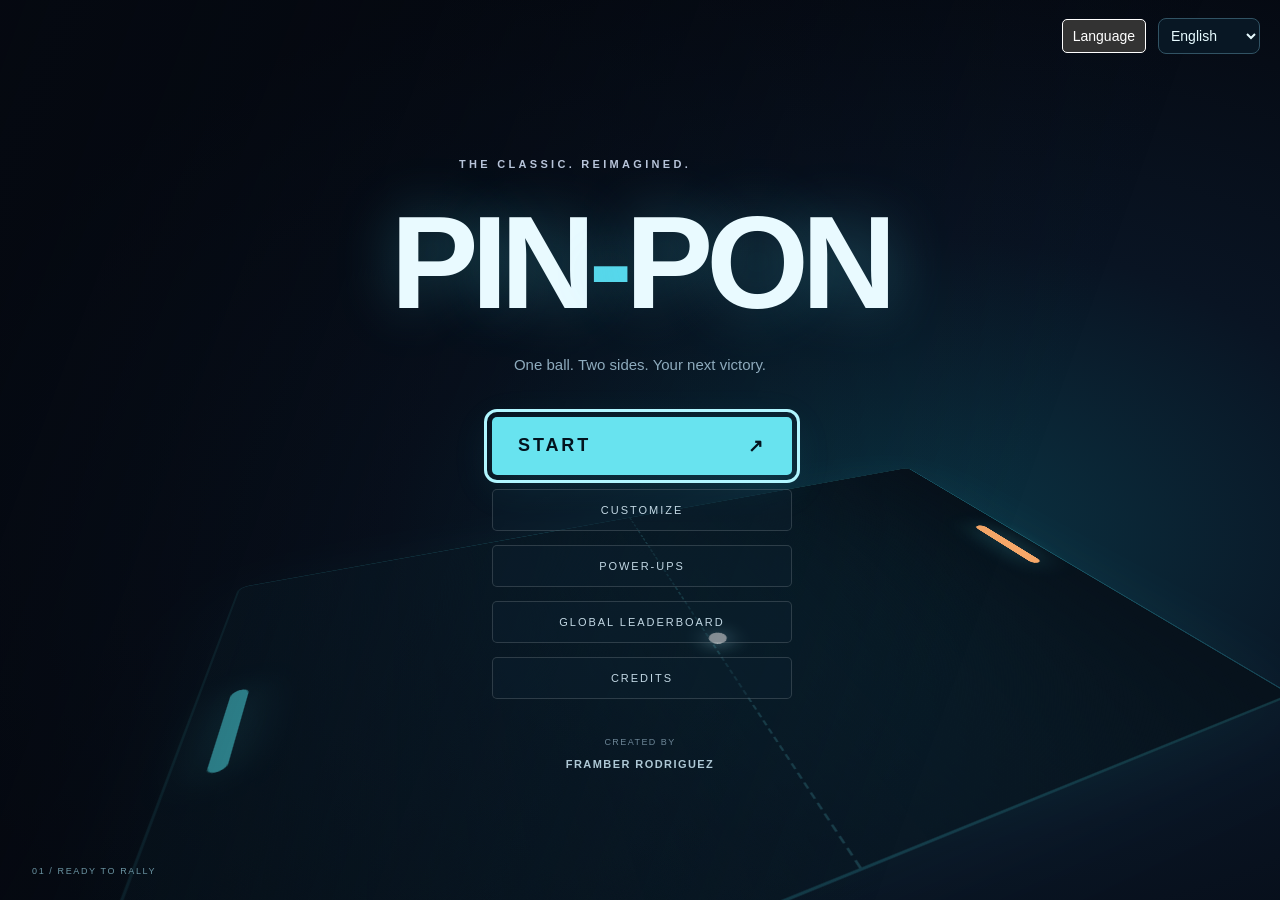
==== commit 1e52c6be: "Add ten-language UI, interactive cinematic credits and Supabase leaderboard integration" ====
--- a/pong.html
+++ b/pong.html
@@ -182,8 +182,13 @@
 .power-pickup { position:absolute; width:34px; height:34px; border-radius:9px; background:#102035; color:#fff; border:2px solid #c08aff; box-shadow:0 0 20px #b763ff88; display:grid; place-items:center; font-weight:800; font-size:19px; pointer-events:none; z-index:6; }
 @media(max-width:600px) { #powers-grid { grid-template-columns:repeat(2,1fr); } .power-card { padding:12px; gap:5px; } }
 </style>
+<link rel="stylesheet" href="experience.css">
+<script src="config.js"></script>
+<script defer src="i18n.js"></script>
+<script defer src="experience.js"></script>
 </head>
 <body>
+<div id="language-bar"><label for="language-select">Language</label><select id="language-select" aria-label="Language"><option value="en">English</option><option value="es">Español</option><option value="fr">Français</option><option value="pt">Português</option><option value="de">Deutsch</option><option value="it">Italiano</option><option value="ar">العربية</option><option value="hi">हिन्दी</option><option value="zh">中文</option><option value="ja">日本語</option></select></div>
 <section id="intro-screen" aria-label="Pong introduction">
 <video id="intro-video" autoplay muted playsinline preload="auto" aria-label="Ten-second cinematic Pong introduction"><source src="assets/pong-intro-v2.mp4" type="video/mp4"></video>
 <div class="intro-caption"><span>FRAMBER RODRIGUEZ PRESENTS</span><button id="intro-start">SKIP INTRO ↗</button></div>
@@ -191,20 +196,24 @@
 <section id="main-menu" hidden aria-label="Main menu">
 <div class="menu-court" aria-hidden="true"><i></i><b></b><em></em></div>
 <div class="menu-content"><p class="eyebrow">THE CLASSIC. REIMAGINED.</p><h1>PIN<span>-</span>PON</h1><p class="menu-tagline">One ball. Two sides. Your next victory.</p>
-<div class="menu-buttons"><button class="menu-action" id="menu-play">START <span aria-hidden="true">↗</span></button><button class="menu-secondary" id="menu-customize">CUSTOMIZE</button><button class="menu-secondary" id="menu-powers">POWER-UPS</button><button class="menu-secondary" id="menu-credits">CREDITS</button></div>
+<div class="menu-buttons"><button class="menu-action" id="menu-play">START <span aria-hidden="true">↗</span></button><button class="menu-secondary" id="menu-customize">CUSTOMIZE</button><button class="menu-secondary" id="menu-powers">POWER-UPS</button><button class="menu-secondary" id="menu-leaderboard">GLOBAL LEADERBOARD</button><button class="menu-secondary" id="menu-credits">CREDITS</button></div>
 <p class="creator-line">CREATED BY <strong>FRAMBER RODRIGUEZ</strong></p></div>
 <span class="menu-corner" aria-hidden="true">01 / READY TO RALLY</span>
 </section>
 <section id="credits-screen" hidden aria-label="Movie-style credits">
 <button id="close-credits">← MAIN MENU</button><div class="credits-mask"><div id="credits-roll">
-<p class="eyebrow">A FRAMBER RODRIGUEZ GAME</p><h2>PIN-PON</h2><p class="credits-role">CREATOR</p><h3>Framber Rodriguez</h3>
-<p class="credits-role">THE GAME</p><p>A new rally for an arcade classic.</p><p>Single-player challenges.<br>Local two-player matches.<br>A court that feels like yours.</p>
-<p class="credits-role">GAMEPLAY &amp; EXPERIENCE</p><p>Ball physics &amp; paddle collisions<br>Adaptive AI difficulty<br>Score-based serves &amp; undo<br>Touch &amp; keyboard controls</p>
-<p class="credits-role">PERSONALIZATION</p><p>Your table. Your paddles. Your ball.<br>Select an object and make it yours.</p>
-<p class="credits-role">BUILT WITH</p><p>HTML · CSS · JavaScript</p>
-<p class="credits-role">SPECIAL THANKS</p><p>To everyone who plays,<br>tests and keeps the rally going.</p>
-<h3>Thank you for playing.</h3><p class="credits-end">PIN-PON · 2026</p>
-</div></div><p class="credits-caption">PRESS ESC TO RETURN</p>
+<p class="eyebrow">A FRAMBER RODRIGUEZ GAME</p><h2>PIN-PON</h2>
+<p class="credits-role">CREATOR &amp; GAME DIRECTOR</p><h3>Framber Rodriguez</h3>
+<p class="credits-role">DESIGN &amp; DEVELOPMENT</p><p>Framber Rodriguez</p>
+<p class="credits-role">THE ARENA</p><p>One ball. Two sides. Your next victory.</p>
+<p class="credits-role">GAME MODES</p><p>Solo vs AI · Local two-player</p><p>Five difficulty levels</p>
+<p class="credits-role">COMBAT &amp; POWER-UPS</p><p>Giant Paddle · Quick Paddle · Slow Motion</p><p>Mega Ball · Shield</p><p>Random drops. Your rules.</p>
+<p class="credits-role">MAKE IT YOURS</p><p>Custom tables, paddles and ball colors</p><p>Keyboard and touch controls</p>
+<p class="credits-role">THE GLOBAL CHALLENGE</p><p>Compete in your difficulty category</p><p>Sign in to save your results</p>
+<p class="credits-role">ENGINE &amp; TECHNOLOGY</p><p>HTML · CSS · JavaScript · Supabase</p>
+<p class="credits-role">SPECIAL THANKS</p><p>To every player who keeps the rally alive</p>
+<h3>Thank you for playing.</h3><p class="credits-end">PIN-PON · 2026 · Framber Rodriguez</p>
+</div></div><p class="credits-caption">Scroll or drag to explore · Auto-roll resumes · Esc to return</p>
 </section>
 <section id="powers-screen" hidden aria-label="Power-ups menu"><div class="powers-panel"><p class="eyebrow">BUILD YOUR MATCH</p><h2>POWER-UPS</h2><p>Choose the items that can appear. Hit an item with the ball to claim it for the last player who touched the ball.</p><div class="power-actions"><button id="powers-all">ALL ON</button><button id="powers-none">ALL OFF</button></div><div id="powers-grid"></div><p id="powers-summary" role="status"></p><p class="power-note">Items appear at random times and positions during live rallies. There is no score trigger or fixed schedule. Pausing also pauses items and effects.</p><button id="powers-done" class="menu-action">DONE</button></div></section>
 <header id="game-header" hidden><span class="eyebrow">FRAMBER RODRIGUEZ</span><h1>PIN-PON</h1><p>↑ / ↓ or W / S to move · Space to serve · Drag to play on touchscreens</p></header>
@@ -319,6 +328,7 @@
                 const label = document.createElement('label'); label.className = 'power-card';
                 label.innerHTML = `<input type="checkbox" checked value="${power.id}" aria-label="${power.name}"><span><span class="power-symbol" aria-hidden="true">${power.symbol}</span><strong>${power.name}</strong><small>${power.description}</small></span>`;
                 label.querySelector('input').addEventListener('change', e => {
+                    if (rankedMatch && (gameRunning || canResumeMatch)) rankedMatch.changed = true;
                     if (e.target.checked) enabledPowers.add(power.id); else enabledPowers.delete(power.id);
                     if (!e.target.checked) activeEffects = activeEffects.filter(effect => effect.id !== power.id);
                     if (pickup && !enabledPowers.has(pickup.id)) removePickup();
@@ -403,6 +413,7 @@
             document.getElementById('match-powers').addEventListener('click', () => openPowerMenu(false));
             document.getElementById('powers-done').addEventListener('click', closePowerMenu);
             function setAllPowers(on) {
+                if (rankedMatch && (gameRunning || canResumeMatch)) rankedMatch.changed = true;
                 enabledPowers.clear(); if (on) powerCatalog.forEach(p => enabledPowers.add(p.id));
                 powerGrid.querySelectorAll('input').forEach(input => { input.checked = on; });
                 if (!on) { removePickup(); activeEffects = []; applyPowerDimensions(); }
@@ -458,6 +469,7 @@
             let editingColors = false;
             let selectedColorTarget = null;
             let creditsCloseTimer = null;
+            let rankedMatch = null;
             const introScreen = document.getElementById('intro-screen');
             const menuScreen = document.getElementById('main-menu');
             const introVideo = document.getElementById('intro-video');
@@ -533,15 +545,11 @@
             document.getElementById('back-menu').addEventListener('click', showMenu);
             document.getElementById('menu-credits').addEventListener('click', () => {
                 menuScreen.hidden = true; creditsScreen.hidden = false;
-                creditsRoll.classList.remove('rolling');
-                void creditsRoll.offsetWidth;
-                creditsRoll.classList.add('rolling');
-                clearTimeout(creditsCloseTimer);
-                creditsCloseTimer = setTimeout(showMenu, 36000);
+                document.dispatchEvent(new CustomEvent('pong:credits'));
                 document.getElementById('close-credits').focus();
             });
             document.getElementById('close-credits').addEventListener('click', showMenu);
-            creditsRoll.addEventListener('animationend', showMenu);
+
             document.addEventListener('keydown', e => { if (e.key === 'Escape' && !creditsScreen.hidden) showMenu(); });
             introVideo.addEventListener('ended', showMenu);
             introVideo.addEventListener('error', showMenu);
@@ -726,9 +734,9 @@
                      fullscreenButton.textContent = "Fullscreen";
                  }
              }
-             function handleWinScoreChange(e) { /* ... same ... */ let newValue = parseInt(e.target.value, 10); const minVal = parseInt(winScoreInput.min, 10) || 1; const maxVal = parseInt(winScoreInput.max, 10) || 1000; if (isNaN(newValue)) { newValue = 10; } winScoreLimit = Math.max(minVal, Math.min(newValue, maxVal)); e.target.value = winScoreLimit; console.log("Win score limit set to:", winScoreLimit); updateInstructions(); }
-             function handlePointsChange(e) { /* ... same ... */ let newValue = parseInt(e.target.value, 10); if (isNaN(newValue) || newValue < 1) { newValue = 1; } const maxVal = parseInt(pointsPerScoreInput.max, 10) || 1000; pointsPerScoreValue = Math.min(newValue, maxVal); e.target.value = pointsPerScoreValue; console.log("Points per score set to:", pointsPerScoreValue); updateInstructions(); }
-             function handleModeChange() { /* ... same ... */ const selectedMode = document.querySelector('input[name="gameMode"]:checked').value; gameMode = selectedMode; const is1P = (gameMode === '1p'); difficultySelect.disabled = !is1P; difficultySelect.style.opacity = is1P ? '1' : '0.5'; difficultySelect.style.cursor = is1P ? 'pointer' : 'not-allowed'; if (is1P && ai) { changeDifficulty({ target: difficultySelect }); } resetPaddles(); if (ball) ball.reset(null); updateInstructions(); }
+             function handleWinScoreChange(e) { if (rankedMatch && (gameRunning || canResumeMatch)) rankedMatch.changed = true; /* ... same ... */ let newValue = parseInt(e.target.value, 10); const minVal = parseInt(winScoreInput.min, 10) || 1; const maxVal = parseInt(winScoreInput.max, 10) || 1000; if (isNaN(newValue)) { newValue = 10; } winScoreLimit = Math.max(minVal, Math.min(newValue, maxVal)); e.target.value = winScoreLimit; console.log("Win score limit set to:", winScoreLimit); updateInstructions(); }
+             function handlePointsChange(e) { if (rankedMatch && (gameRunning || canResumeMatch)) rankedMatch.changed = true; /* ... same ... */ let newValue = parseInt(e.target.value, 10); if (isNaN(newValue) || newValue < 1) { newValue = 1; } const maxVal = parseInt(pointsPerScoreInput.max, 10) || 1000; pointsPerScoreValue = Math.min(newValue, maxVal); e.target.value = pointsPerScoreValue; console.log("Points per score set to:", pointsPerScoreValue); updateInstructions(); }
+             function handleModeChange() { if (rankedMatch && (gameRunning || canResumeMatch)) rankedMatch.changed = true; /* ... same ... */ const selectedMode = document.querySelector('input[name="gameMode"]:checked').value; gameMode = selectedMode; const is1P = (gameMode === '1p'); difficultySelect.disabled = !is1P; difficultySelect.style.opacity = is1P ? '1' : '0.5'; difficultySelect.style.cursor = is1P ? 'pointer' : 'not-allowed'; if (is1P && ai) { changeDifficulty({ target: difficultySelect }); } resetPaddles(); if (ball) ball.reset(null); updateInstructions(); }
              function updateInstructions() { /* ... same ... */ let text = `Win: ${winScoreLimit} | Pts: ${pointsPerScoreValue} | `; if (gameMode === '1p') { const difficultyText = difficultySelect.options[difficultySelect.selectedIndex].text; text += `P1 [↑][↓] | Fire [Space] | AI: ${difficultyText}`; } else { text += `P1 [↑][↓] | P2 [W][S] | Fire [Space]`; } instructionsEl.innerHTML = text.replace(/\|/g, '<span style="opacity:0.5; margin: 0 4px;">|</span>'); }
              function resumeMatch() {
                  if (!canResumeMatch || gameRunning) return;
@@ -744,6 +752,7 @@
                  console.log(`Starting game... Mode: ${gameMode}, Difficulty: ${gameMode === '1p' ? difficultySelect.value : 'N/A'}`);
                  try {
                      if (!player1 || !player2 || !ball) { throw new Error("Initialization failed, cannot start game."); }
+                     rankedMatch = { difficulty: difficultySelect.value, mode: gameMode, target: winScoreLimit, points: pointsPerScoreValue, items: [...enabledPowers].sort().join(','), undo: false, changed: false, session: window.PongOnline?.userId || null, id: crypto.randomUUID() };
                      resetPowerMatch(); score = [0, 0]; keysPressed = {}; framesSinceStart = 0; lastScoreState = null; undoButton.disabled = true;
                      updateScoreDisplay(); resetPaddles();
                      player1El.style.backgroundColor = player1ColorPicker.value; player2El.style.backgroundColor = player2ColorPicker.value; ballEl.style.backgroundColor = ballColorPicker.value; game.style.backgroundColor = backgroundColorPicker.value;
@@ -775,20 +784,20 @@
                     lastScoreState = null; undoButton.disabled = true;
                     if (ball) ball.reset(null);
                     updateInstructions();
-                    setTimeout(() => { alert(winnerMessage); }, 50);
+                    setTimeout(() => { alert(window.PongI18n ? window.PongI18n.translate(winnerMessage) : winnerMessage); }, 50);
                  }
              }
              function handleResetGame() { // Modified to pause music
-                console.log("Stop & Reset button clicked.");
+                console.log("Reset button clicked.");
                 pauseGameLoop(); // Stop the current game loop & pause music if running
                 initializeGame(); // Re-initialize everything (sets music state based on selection)
              }
-             function handleUndoPoint() { /* ... same ... */ if (!lastScoreState) { console.log("Undo clicked, but no previous score state found."); return; } console.log("Undoing last point..."); score = [...lastScoreState.score]; updateScoreDisplay(); let server = null; if (ballPossessionOnScore) { server = (lastScoreState.scorer === 1) ? player2 : player1; } ball.reset(server); console.log(`Score reverted to ${score[0]}-${score[1]}. Ball reset.`); lastScoreState = null; undoButton.disabled = true; }
+             function handleUndoPoint() { if (rankedMatch) rankedMatch.undo = true; /* ... same ... */ if (!lastScoreState) { console.log("Undo clicked, but no previous score state found."); return; } console.log("Undoing last point..."); score = [...lastScoreState.score]; updateScoreDisplay(); let server = null; if (ballPossessionOnScore) { server = (lastScoreState.scorer === 1) ? player2 : player1; } ball.reset(server); console.log(`Score reverted to ${score[0]}-${score[1]}. Ball reset.`); lastScoreState = null; undoButton.disabled = true; }
              function resetPaddles() { /* ... same ... */ try { if (player1) { player1.y = (game.clientHeight - player1.height) / 2; player1.el.style.top = `${player1.y}px`; } if (player2) { player2.y = (game.clientHeight - player2.height) / 2; player2.el.style.top = `${player2.y}px`; } } catch(e) { console.error("Error resetting paddles", e); } }
-             function changeDifficulty(event) { /* ... same ... */ const difficulty = event.target.value; if (ai && gameMode === '1p') { ai.setDifficulty(difficulty); updateInstructions(); } }
+             function changeDifficulty(event) { if (rankedMatch && (gameRunning || canResumeMatch) && event.target.value !== rankedMatch.difficulty) rankedMatch.changed = true; /* ... same ... */ const difficulty = event.target.value; if (ai && gameMode === '1p') { ai.setDifficulty(difficulty); updateInstructions(); } }
              function updateScoreDisplay() { /* ... same ... */ player1ScoreEl.textContent = score[0]; player2ScoreEl.textContent = score[1]; }
              function checkCollisions() { /* ... same ... */ if (!gameRunning || ball.owner) return; if (ball.velocity[0] < 0 && ball.x <= player1.el.offsetLeft + player1.width + ball.size / 2 && ball.x >= player1.el.offsetLeft && ball.y + ball.size > player1.y && ball.y < player1.y + player1.height) { const intersectY = player1.getCenterY() - (ball.y + ball.size / 2); const normalizedIntersectY = intersectY / (player1.height / 2); const bounceAngle = normalizedIntersectY * MAX_BOUNCE_ANGLE; currentBallSpeed += BALL_SPEED_INCREASE; ball.velocity[0] = currentBallSpeed * Math.cos(bounceAngle); ball.velocity[1] = -currentBallSpeed * Math.sin(bounceAngle); lastHitter = player1; ball.x = player1.el.offsetLeft + player1.width + 1; emitImpact(ball.x, ball.y + ball.size / 2, player1ColorPicker.value); } else if (ball.velocity[0] > 0 && ball.x + ball.size >= player2.el.offsetLeft - ball.size / 2 && ball.x <= player2.el.offsetLeft + player2.width && ball.y + ball.size > player2.y && ball.y < player2.y + player2.height) { const intersectY = player2.getCenterY() - (ball.y + ball.size / 2); const normalizedIntersectY = intersectY / (player2.height / 2); const bounceAngle = normalizedIntersectY * MAX_BOUNCE_ANGLE; currentBallSpeed += BALL_SPEED_INCREASE; ball.velocity[0] = -currentBallSpeed * Math.cos(bounceAngle); ball.velocity[1] = -currentBallSpeed * Math.sin(bounceAngle); lastHitter = player2; ball.x = player2.el.offsetLeft - ball.size - 1; emitImpact(ball.x + ball.size, ball.y + ball.size / 2, player2ColorPicker.value); } }
-             function checkScored() { /* ... same ... */ if (!gameRunning || ball.owner || framesSinceStart < 5) return; if (useShield()) return; const gameWidth = game.clientWidth; let scorer = 0; if (ball.x <= 0) { scorer = 2; } else if (ball.x + ball.size >= gameWidth) { scorer = 1; } if (scorer !== 0) { lastScoreState = { score: [...score], scorer: scorer }; undoButton.disabled = false; if (scorer === 1) { score[0] += pointsPerScoreValue; } else { score[1] += pointsPerScoreValue; } updateScoreDisplay(); if (score[0] >= winScoreLimit || score[1] >= winScoreLimit) { const winnerName = score[0] >= winScoreLimit ? 'Player 1' : (gameMode === '1p' ? 'AI' : 'Player 2'); const finalScoreMsg = `Final Score: ${score[0]} - ${score[1]}`; console.log(`${winnerName} wins! ${finalScoreMsg}`); triggerWinAnimation(scorer === 1 ? 'left' : 'right'); pauseGameLoop(`${winnerName} wins! ${finalScoreMsg}`); } else { const server = ballPossessionOnScore ? (scorer === 1 ? player1 : player2) : null; ball.reset(server); } } }
+             function checkScored() { /* ... same ... */ if (!gameRunning || ball.owner || framesSinceStart < 5) return; if (useShield()) return; const gameWidth = game.clientWidth; let scorer = 0; if (ball.x <= 0) { scorer = 2; } else if (ball.x + ball.size >= gameWidth) { scorer = 1; } if (scorer !== 0) { lastScoreState = { score: [...score], scorer: scorer }; undoButton.disabled = false; if (scorer === 1) { score[0] += pointsPerScoreValue; } else { score[1] += pointsPerScoreValue; } updateScoreDisplay(); if (score[0] >= winScoreLimit || score[1] >= winScoreLimit) { const winnerName = score[0] >= winScoreLimit ? 'Player 1' : (gameMode === '1p' ? 'AI' : 'Player 2'); const finalScoreMsg = `Final Score: ${score[0]} - ${score[1]}`; console.log(`${winnerName} wins! ${finalScoreMsg}`); document.dispatchEvent(new CustomEvent('pong:result', { detail: { ...rankedMatch, playerScore: score[0], opponentScore: score[1], eligible: !!rankedMatch && rankedMatch.mode === '1p' && rankedMatch.target === 10 && rankedMatch.points === 1 && !rankedMatch.undo && !rankedMatch.changed && rankedMatch.session === (window.PongOnline?.userId || null) } })); rankedMatch = null; triggerWinAnimation(scorer === 1 ? 'left' : 'right'); pauseGameLoop(`${winnerName} wins! ${finalScoreMsg}`); } else { const server = ballPossessionOnScore ? (scorer === 1 ? player1 : player2) : null; ball.reset(server); } } }
              function triggerWinAnimation(winnerSide) { /* ... same ... */ const colors = ['var(--win-color1)', 'var(--win-color2)', 'var(--win-color3)', 'var(--win-color4)']; const emitterX = game.clientWidth / 2; const emitterY = game.clientHeight / 2; for (let i = 0; i < WIN_PARTICLE_COUNT; i++) { const particle = document.createElement('div'); particle.classList.add('win-particle'); game.appendChild(particle); const angle = Math.random() * Math.PI * 2; const speed = 0.8 + Math.random() * 0.7; const duration = 1.5 + Math.random() * 1.0; particle.style.backgroundColor = colors[Math.floor(Math.random() * colors.length)]; particle.style.left = `${emitterX}px`; particle.style.top = `${emitterY}px`; particle.style.setProperty('--vx', Math.cos(angle) * speed); particle.style.setProperty('--vy', Math.sin(angle) * speed); particle.style.animation = `win-explode ${duration}s ease-out forwards`; setTimeout(() => { particle.remove(); }, duration * 1000); } }
              // --- Game Loop --- (Unchanged)
              function update(time) { if (!gameRunning) { animationFrameId = null; return; } const deltaTime = time - lastUpdate; const cappedDeltaTime = Math.min(deltaTime, 50); lastUpdate = time; framesSinceStart++; try { player1.update(cappedDeltaTime); if (gameMode === '1p') { ai.update(cappedDeltaTime); } else { player2.update(cappedDeltaTime); } ball.update(cappedDeltaTime); checkCollisions(); updatePowers(cappedDeltaTime); checkScored(); if (gameRunning) { animationFrameId = requestAnimationFrame(update); } else { console.log("Game loop ending because gameRunning became false."); animationFrameId = null; } } catch (error) { console.error("Error during game update:", error); alert(`A critical error occurred during the game loop: ${error.message}. Check the console (F12). Game stopped.`); pauseGameLoop(); } }
--- a/experience.css
+++ b/experience.css
@@ -0,0 +1,24 @@
+#language-bar { position:fixed; z-index:150; top:16px; right:18px; display:flex; gap:8px; align-items:center; color:#b8d8e6; font-size:11px; }
+#language-select { background:#081724; color:#e7fbff; border:1px solid #315364; padding:8px; border-radius:8px; max-width:125px; }
+#main-menu { overflow-y:auto; }
+.menu-content { padding:85px 20px 55px; }
+.menu-buttons { max-width:320px; margin:auto; }
+#credits-roll.rolling { animation:none !important; padding-top:0; padding-bottom:0; will-change:transform; }
+.credits-mask { touch-action:none; cursor:grab; }
+.credits-mask:active { cursor:grabbing; }
+#online-screen { position:fixed; inset:0; z-index:120; background:#030912f5; overflow-y:auto; padding:90px 20px 40px; box-sizing:border-box; }
+.online-panel { width:min(850px,100%); margin:auto; }
+.online-panel h2 { font-size:clamp(26px,6vw,50px); color:#c9faff; margin:0 0 25px; }
+.online-panel p { color:#a4bdce; font-size:13px; line-height:1.6; }
+.online-panel input,.online-panel select { background:#102331; color:white; border:1px solid #4c6479; border-radius:6px; padding:10px; max-width:100%; box-sizing:border-box; }
+.online-panel label { color:#d0e8f2; font-size:12px; }
+.online-filters,.auth-controls { display:flex; gap:12px; flex-wrap:wrap; align-items:center; margin:18px 0; }
+#auth-form { display:flex; flex-wrap:wrap; gap:8px; align-items:center; }
+#leaderboard-table { width:100%; border-collapse:collapse; color:#dff6ff; font-size:14px; margin:24px 0; }
+#leaderboard-table th,#leaderboard-table td { padding:14px 10px; border-bottom:1px solid #243d50; text-align:start; }
+#leaderboard-table th { color:#72dce8; font-size:11px; }
+#leaderboard-table td:nth-child(2) { word-break:break-word; }
+#online-message,#auth-message,#ranking-message { min-height:20px; }
+#ranking-message { text-align:center; color:#b5d3e3; font-size:12px; }
+#online-close { margin-top:15px; }
+@media(max-width:500px) { #language-bar label { display:none; } .online-panel th,.online-panel td { padding:10px 4px !important; font-size:11px; } }
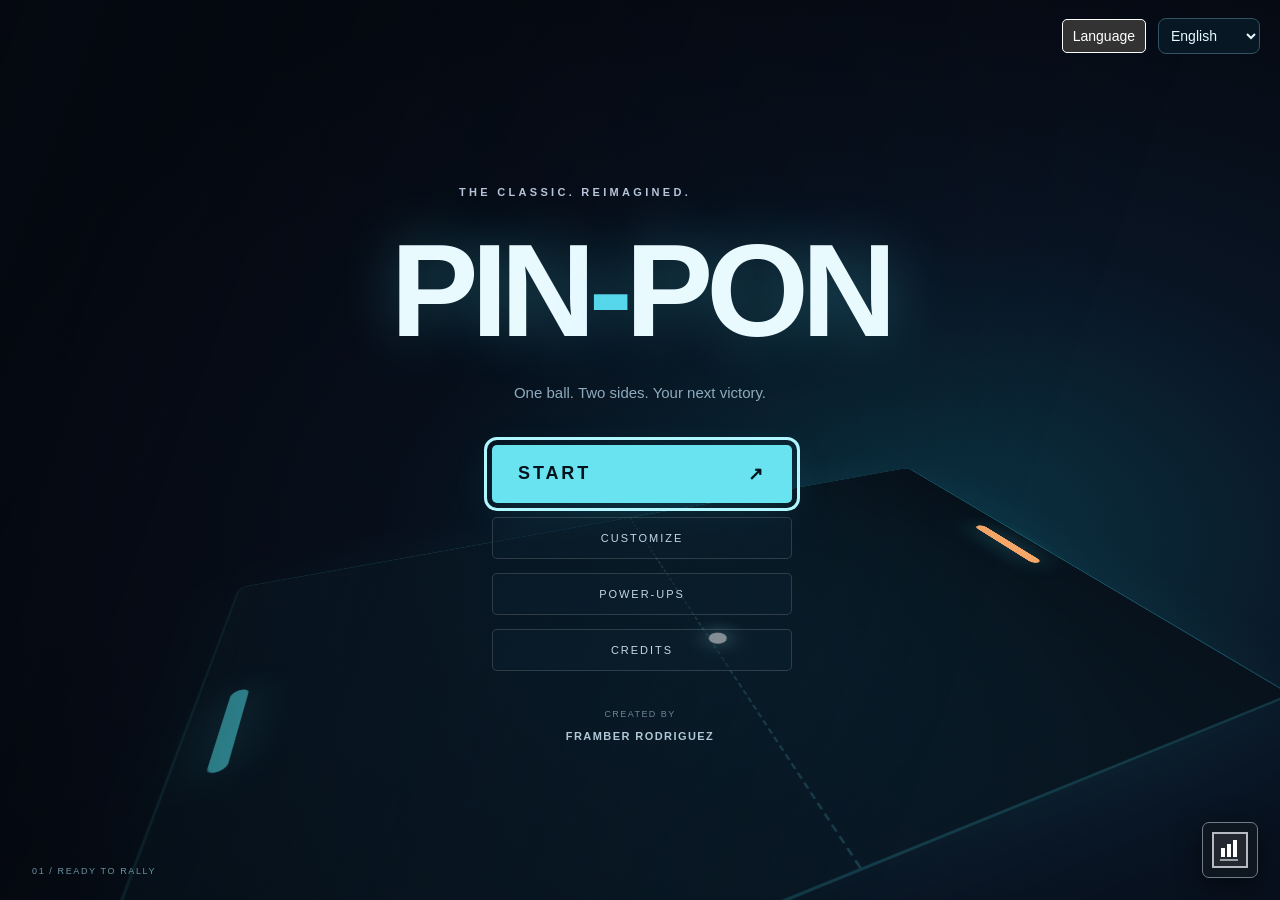
==== commit 610d6ae8: "Move global leaderboard to a bottom-right bar-chart shortcut and pause matches while viewing" ====
--- a/pong.html
+++ b/pong.html
@@ -189,6 +189,9 @@
 </head>
 <body>
 <div id="language-bar"><label for="language-select">Language</label><select id="language-select" aria-label="Language"><option value="en">English</option><option value="es">Español</option><option value="fr">Français</option><option value="pt">Português</option><option value="de">Deutsch</option><option value="it">Italiano</option><option value="ar">العربية</option><option value="hi">हिन्दी</option><option value="zh">中文</option><option value="ja">日本語</option></select></div>
+<button id="menu-leaderboard" aria-label="GLOBAL LEADERBOARD" aria-haspopup="dialog" aria-controls="online-screen">
+<svg viewBox="0 0 40 40" width="40" height="40" aria-hidden="true" focusable="false"><rect x="3" y="3" width="34" height="34" fill="#232830" stroke="#b7bac2" stroke-width="2"/><path d="M11 27V18h4v9zm6 0V14h4v13zm6 0V10h4v17z" fill="#fff"/><path d="M10 30h18" stroke="#c5c9d1" stroke-width="1.5"/></svg>
+<span class="leaderboard-hint">GLOBAL LEADERBOARD</span></button>
 <section id="intro-screen" aria-label="Pong introduction">
 <video id="intro-video" autoplay muted playsinline preload="auto" aria-label="Ten-second cinematic Pong introduction"><source src="assets/pong-intro-v2.mp4" type="video/mp4"></video>
 <div class="intro-caption"><span>FRAMBER RODRIGUEZ PRESENTS</span><button id="intro-start">SKIP INTRO ↗</button></div>
@@ -196,7 +199,7 @@
 <section id="main-menu" hidden aria-label="Main menu">
 <div class="menu-court" aria-hidden="true"><i></i><b></b><em></em></div>
 <div class="menu-content"><p class="eyebrow">THE CLASSIC. REIMAGINED.</p><h1>PIN<span>-</span>PON</h1><p class="menu-tagline">One ball. Two sides. Your next victory.</p>
-<div class="menu-buttons"><button class="menu-action" id="menu-play">START <span aria-hidden="true">↗</span></button><button class="menu-secondary" id="menu-customize">CUSTOMIZE</button><button class="menu-secondary" id="menu-powers">POWER-UPS</button><button class="menu-secondary" id="menu-leaderboard">GLOBAL LEADERBOARD</button><button class="menu-secondary" id="menu-credits">CREDITS</button></div>
+<div class="menu-buttons"><button class="menu-action" id="menu-play">START <span aria-hidden="true">↗</span></button><button class="menu-secondary" id="menu-customize">CUSTOMIZE</button><button class="menu-secondary" id="menu-powers">POWER-UPS</button><button class="menu-secondary" id="menu-credits">CREDITS</button></div>
 <p class="creator-line">CREATED BY <strong>FRAMBER RODRIGUEZ</strong></p></div>
 <span class="menu-corner" aria-hidden="true">01 / READY TO RALLY</span>
 </section>
@@ -543,6 +546,7 @@
             document.getElementById('customize-button').addEventListener('click', beginCustomize);
             document.getElementById('finish-customize').addEventListener('click', finishCustomize);
             document.getElementById('back-menu').addEventListener('click', showMenu);
+            document.addEventListener('pong:pause', () => { pauseGameLoop(); finishCustomize(); });
             document.getElementById('menu-credits').addEventListener('click', () => {
                 menuScreen.hidden = true; creditsScreen.hidden = false;
                 document.dispatchEvent(new CustomEvent('pong:credits'));
--- a/experience.css
+++ b/experience.css
@@ -22,3 +22,15 @@
 #ranking-message { text-align:center; color:#b5d3e3; font-size:12px; }
 #online-close { margin-top:15px; }
 @media(max-width:500px) { #language-bar label { display:none; } .online-panel th,.online-panel td { padding:10px 4px !important; font-size:11px; } }
+
+/* Fixed ranking shortcut, inspired by the supplied square bar-chart symbol. */
+#menu-leaderboard { position:fixed; bottom:calc(20px + env(safe-area-inset-bottom)); right:calc(20px + env(safe-area-inset-right)); z-index:105; width:56px; height:56px; padding:7px; display:grid; place-items:center; border:1px solid #717b8b; border-radius:7px; background:#101720ee; box-shadow:0 5px 24px #0008; cursor:pointer; }
+#menu-leaderboard svg { display:block; width:40px; height:40px; }
+#menu-leaderboard:hover,#menu-leaderboard:focus-visible { border-color:#82e8f3; box-shadow:0 0 22px #61d9eb44; outline:2px solid #82e8f3; outline-offset:3px; }
+.leaderboard-hint { position:absolute; right:0; bottom:68px; padding:10px 13px; border:1px solid #35586b; border-radius:6px; background:#081824; color:#dffaff; white-space:nowrap; font-size:10px; letter-spacing:.12em; opacity:0; visibility:hidden; pointer-events:none; }
+#menu-leaderboard:hover .leaderboard-hint,#menu-leaderboard:focus-visible .leaderboard-hint { opacity:1; visibility:visible; }
+body:has(#intro-screen:not([hidden])) #menu-leaderboard,
+body:has(#credits-screen:not([hidden])) #menu-leaderboard,
+body:has(#powers-screen:not([hidden])) #menu-leaderboard,
+body:has(#online-screen:not([hidden])) #menu-leaderboard { display:none; }
+@media(max-width:500px) { #menu-leaderboard { bottom:calc(14px + env(safe-area-inset-bottom)); right:calc(14px + env(safe-area-inset-right)); width:50px; height:50px; padding:5px; } }
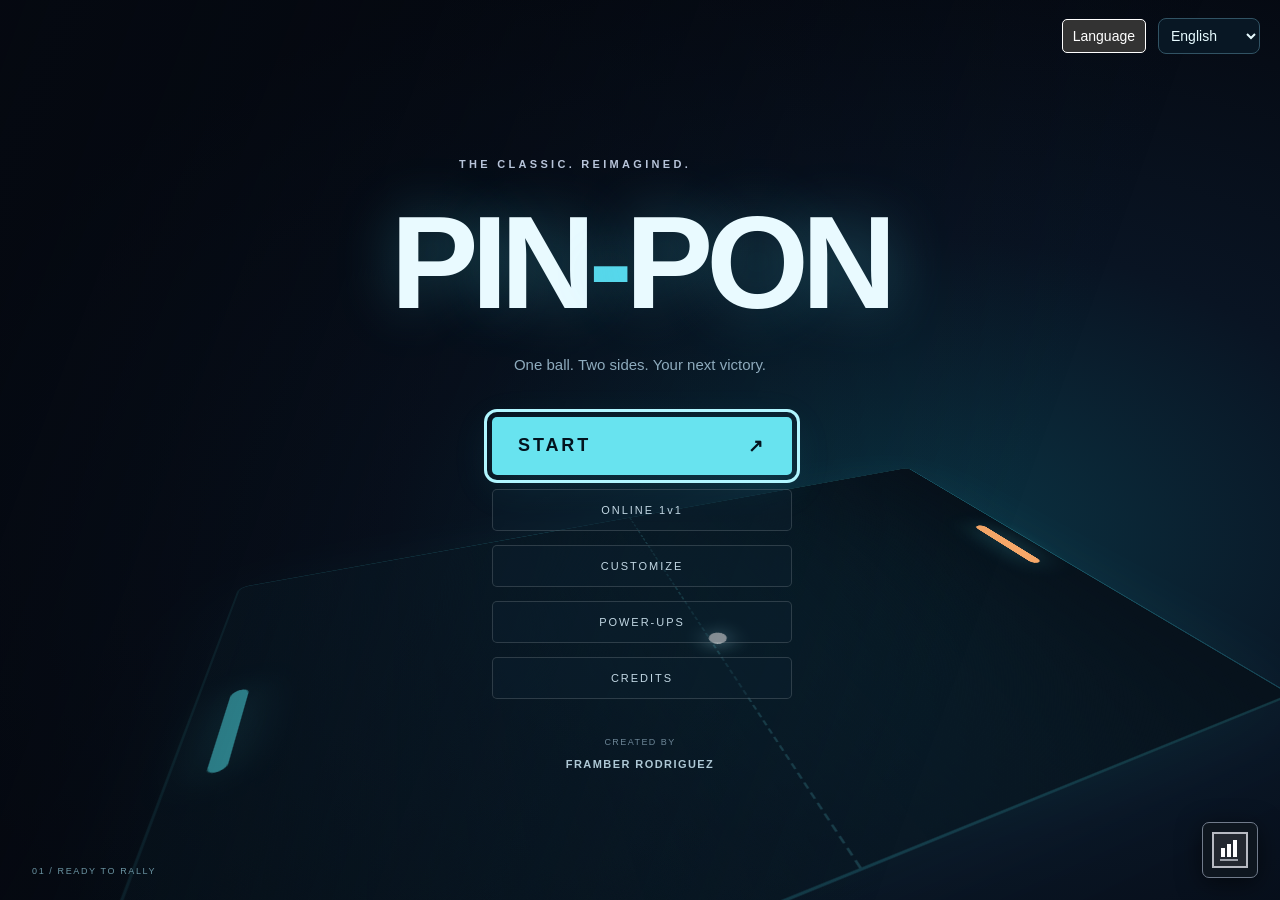
==== commit 004f1835: "Add same-server online matchmaking, authoritative first-to-15 games and mutually accepted rematches" ====
--- a/pong.html
+++ b/pong.html
@@ -182,10 +182,13 @@
 .power-pickup { position:absolute; width:34px; height:34px; border-radius:9px; background:#102035; color:#fff; border:2px solid #c08aff; box-shadow:0 0 20px #b763ff88; display:grid; place-items:center; font-weight:800; font-size:19px; pointer-events:none; z-index:6; }
 @media(max-width:600px) { #powers-grid { grid-template-columns:repeat(2,1fr); } .power-card { padding:12px; gap:5px; } }
 </style>
-<link rel="stylesheet" href="experience.css">
+<link rel="stylesheet" href="experience.css?v=online-20261012">
+<link rel="stylesheet" href="matchmaking.css?v=online-20261012">
 <script src="config.js"></script>
-<script defer src="i18n.js"></script>
-<script defer src="experience.js"></script>
+<script defer src="i18n.js?v=online-20261012"></script>
+<script defer src="matchmaking-i18n.js?v=online-20261012"></script>
+<script defer src="experience.js?v=online-20261012"></script>
+<script defer src="matchmaking.js?v=online-20261012"></script>
 </head>
 <body>
 <div id="language-bar"><label for="language-select">Language</label><select id="language-select" aria-label="Language"><option value="en">English</option><option value="es">Español</option><option value="fr">Français</option><option value="pt">Português</option><option value="de">Deutsch</option><option value="it">Italiano</option><option value="ar">العربية</option><option value="hi">हिन्दी</option><option value="zh">中文</option><option value="ja">日本語</option></select></div>
@@ -199,7 +202,7 @@
 <section id="main-menu" hidden aria-label="Main menu">
 <div class="menu-court" aria-hidden="true"><i></i><b></b><em></em></div>
 <div class="menu-content"><p class="eyebrow">THE CLASSIC. REIMAGINED.</p><h1>PIN<span>-</span>PON</h1><p class="menu-tagline">One ball. Two sides. Your next victory.</p>
-<div class="menu-buttons"><button class="menu-action" id="menu-play">START <span aria-hidden="true">↗</span></button><button class="menu-secondary" id="menu-customize">CUSTOMIZE</button><button class="menu-secondary" id="menu-powers">POWER-UPS</button><button class="menu-secondary" id="menu-credits">CREDITS</button></div>
+<div class="menu-buttons"><button class="menu-action" id="menu-play">START <span aria-hidden="true">↗</span></button><button class="menu-secondary" id="menu-online">ONLINE 1v1</button><button class="menu-secondary" id="menu-customize">CUSTOMIZE</button><button class="menu-secondary" id="menu-powers">POWER-UPS</button><button class="menu-secondary" id="menu-credits">CREDITS</button></div>
 <p class="creator-line">CREATED BY <strong>FRAMBER RODRIGUEZ</strong></p></div>
 <span class="menu-corner" aria-hidden="true">01 / READY TO RALLY</span>
 </section>
@@ -210,7 +213,7 @@
 <p class="credits-role">DESIGN &amp; DEVELOPMENT</p><p>Framber Rodriguez</p>
 <p class="credits-role">THE ARENA</p><p>One ball. Two sides. Your next victory.</p>
 <p class="credits-role">GAME MODES</p><p>Solo vs AI · Local two-player</p><p>Five difficulty levels</p>
-<p class="credits-role">COMBAT &amp; POWER-UPS</p><p>Giant Paddle · Quick Paddle · Slow Motion</p><p>Mega Ball · Shield</p><p>Random drops. Your rules.</p>
+<p class="credits-role">COMBAT &amp; POWER-UPS</p><p>Giant Paddle · Quick Paddle · Slow Motion</p><p>Mega Ball · Shield · Multiball</p><p>Random drops. Your rules.</p>
 <p class="credits-role">MAKE IT YOURS</p><p>Custom tables, paddles and ball colors</p><p>Keyboard and touch controls</p>
 <p class="credits-role">THE GLOBAL CHALLENGE</p><p>Compete in your difficulty category</p><p>Sign in to save your results</p>
 <p class="credits-role">ENGINE &amp; TECHNOLOGY</p><p>HTML · CSS · JavaScript · Supabase</p>
@@ -315,9 +318,11 @@
                 { id:'quick', name:'Quick Paddle', symbol:'⚡', description:'Move faster for 7 seconds.' },
                 { id:'slow', name:'Slow Motion', symbol:'◷', description:'The ball slows down for 7 seconds.' },
                 { id:'bigball', name:'Mega Ball', symbol:'●', description:'A larger ball for 7 seconds.' },
-                { id:'shield', name:'Shield', symbol:'◇', description:'Block one missed ball within 8 seconds.' }
+                { id:'shield', name:'Shield', symbol:'◇', description:'Block one missed ball within 8 seconds.' },
+                { id:'multiball', name:'Multiball', symbol:'×10', description:'Ten balls. No timer. Missed balls disappear until one remains.' }
             ];
             const enabledPowers = new Set(powerCatalog.map(p => p.id));
+            let extraBalls = [];
             let pickup = null;
             let powerClock = 0;
             let lastHitter = null;
@@ -333,6 +338,7 @@
                 label.querySelector('input').addEventListener('change', e => {
                     if (rankedMatch && (gameRunning || canResumeMatch)) rankedMatch.changed = true;
                     if (e.target.checked) enabledPowers.add(power.id); else enabledPowers.delete(power.id);
+                    if (!e.target.checked && power.id === 'multiball') clearExtraBalls();
                     if (!e.target.checked) activeEffects = activeEffects.filter(effect => effect.id !== power.id);
                     if (pickup && !enabledPowers.has(pickup.id)) removePickup();
                     applyPowerDimensions(); updatePowerSummary(); updatePowerStatus();
@@ -344,7 +350,7 @@
             }
             function removePickup() { if (pickup) pickup.el.remove(); pickup = null; }
             function resetPowerMatch() {
-                removePickup(); activeEffects = []; powerClock = 0; lastHitter = null;
+                clearExtraBalls(); removePickup(); activeEffects = []; powerClock = 0; lastHitter = null;
                 applyPowerDimensions(); updatePowerStatus();
             }
             function applyPowerDimensions() {
@@ -356,16 +362,21 @@
                     paddle.el.style.height = paddle.height + 'px'; paddle.move(0);
                     paddle.el.style.outline = activeEffects.some(e => e.id === 'shield' && e.side === paddle.side) ? '2px solid #c08aff' : '';
                 }
-                ball.size = activeEffects.some(e => e.id === 'bigball') ? 26 : BALL_SIZE;
-                ball.el.style.width = ball.el.style.height = ball.size + 'px';
-                ball.y = Math.max(0,Math.min(ball.y,game.clientHeight-ball.size));
+                for (const current of getLiveBalls()) {
+                    current.size = activeEffects.some(e => e.id === 'bigball') ? 26 : BALL_SIZE;
+                    current.el.style.width = current.el.style.height = current.size + 'px';
+                    current.el.style.backgroundColor = ballColorPicker.value;
+                    current.el.style.color = ballColorPicker.value;
+                    current.y = Math.max(0,Math.min(current.y,game.clientHeight-current.size));
+                }
             }
             function updatePowerStatus() {
                 const text = activeEffects.map(e => `${e.side === 'left' ? 'P1' : (gameMode === '1p' ? 'AI' : 'P2')} · ${powerCatalog.find(p => p.id === e.id).name}`);
+                if (extraBalls.length) text.push('Multiball: ' + (extraBalls.length + 1));
                 powerStatus.textContent = text.length ? text.join('  |  ') : (enabledPowers.size ? 'POWER-UPS · RANDOM ITEMS ON' : 'CLASSIC MODE · POWER-UPS OFF');
             }
             function spawnPowerPickup() {
-                const pool = powerCatalog.filter(p => enabledPowers.has(p.id));
+                const pool = powerCatalog.filter(p => enabledPowers.has(p.id) && (p.id !== 'multiball' || !extraBalls.length));
                 if (!pool.length) return;
                 const power = pool[Math.floor(Math.random() * pool.length)];
                 const x = game.clientWidth * (.2 + Math.random() * .6);
@@ -382,25 +393,72 @@
                 if (before !== activeEffects.length) { applyPowerDimensions(); updatePowerStatus(); }
                 if (pickup && powerClock >= pickup.expires) removePickup();
                 if (!ball.owner && enabledPowers.size && !pickup && Math.random() < 1-Math.exp(-deltaTime/8500)) spawnPowerPickup();
-                if (!pickup || ball.owner) return;
-                if (ball.x + ball.size < pickup.x || ball.x > pickup.x + 34 || ball.y + ball.size < pickup.y || ball.y > pickup.y + 34) return;
-                const side = lastHitter ? lastHitter.side : (ball.velocity[0] > 0 ? 'left' : 'right');
+                if (!pickup) return;
+                const collector = getLiveBalls().find(current => !current.owner && current.x + current.size >= pickup.x && current.x <= pickup.x + 34 && current.y + current.size >= pickup.y && current.y <= pickup.y + 34);
+                if (!collector) return;
+                const side = collector.lastHitter ? collector.lastHitter.side : (collector.velocity[0] > 0 ? 'left' : 'right');
                 const id = pickup.id;
-                activeEffects = activeEffects.filter(e => !(e.id === id && (id === 'slow' || id === 'bigball' || e.side === side)));
-                activeEffects.push({id,side,until:powerClock+(id === 'shield' ? 8000 : 7000)});
                 emitImpact(pickup.x+17,pickup.y+17,'#c08aff'); removePickup();
+                if (id === 'multiball') spawnMultiball(collector);
+                else {
+                    activeEffects = activeEffects.filter(e => !(e.id === id && (id === 'slow' || id === 'bigball' || e.side === side)));
+                    activeEffects.push({id,side,until:powerClock+(id === 'shield' ? 8000 : 7000)});
+                }
                 applyPowerDimensions(); updatePowerStatus();
             }
-            function useShield() {
-                const side = ball.x <= 0 ? 'left' : (ball.x+ball.size >= game.clientWidth ? 'right' : null);
+            function useShield(current = ball) {
+                const side = current.x <= 0 ? 'left' : (current.x+current.size >= game.clientWidth ? 'right' : null);
                 const effect = activeEffects.find(e => e.id === 'shield' && e.side === side);
                 if (!effect) return false;
                 activeEffects = activeEffects.filter(e => e !== effect);
-                ball.x = side === 'left' ? 1 : game.clientWidth-ball.size-1;
-                ball.velocity[0] = (side === 'left' ? 1 : -1) * Math.abs(ball.velocity[0]);
-                emitImpact(side === 'left' ? 0 : game.clientWidth,ball.y+ball.size/2,'#c08aff');
+                current.x = side === 'left' ? 1 : game.clientWidth-current.size-1;
+                current.velocity[0] = (side === 'left' ? 1 : -1) * Math.abs(current.velocity[0]);
+                emitImpact(side === 'left' ? 0 : game.clientWidth,current.y+current.size/2,'#c08aff');
                 applyPowerDimensions(); updatePowerStatus(); return true;
             }
+            function getLiveBalls() { return ball ? [ball,...extraBalls] : []; }
+            function clearExtraBalls() {
+                extraBalls.forEach(current => current.el.remove()); extraBalls = [];
+            }
+            function spawnMultiball(seed = ball) {
+                if (!seed || seed.owner || extraBalls.length) return;
+                const speed = Math.min(14,Math.max(INITIAL_BALL_SPEED,Math.hypot(...seed.velocity)));
+                const heading = Math.atan2(seed.velocity[1],seed.velocity[0]);
+                for (let i=1;i<10;i++) {
+                    const el=document.createElement('div');el.className='extra-ball';el.setAttribute('aria-hidden','true');game.appendChild(el);
+                    const current=Object.create(Ball.prototype);
+                    current.el=el;current.size=seed.size;current.owner=null;current.lastHitter=seed.lastHitter;
+                    current.x=Math.max(20,Math.min(seed.x,game.clientWidth-seed.size-20));current.y=seed.y;
+                    const angle=heading+i*Math.PI*2/10;
+                    const vx=Math.cos(angle); const safeX=(vx<0?-1:1)*Math.max(.35,Math.abs(vx));
+                    const vy=Math.sin(angle); const length=Math.hypot(safeX,vy);
+                    current.velocity=[speed*safeX/length,speed*vy/length];
+                    extraBalls.push(current);current.updateVisual();
+                }
+                applyPowerDimensions(); updatePowerStatus();
+            }
+            function resolveMultiballLosses() {
+                if (!extraBalls.length) return;
+                const missed=current=>current.x<=0 || current.x+current.size>=game.clientWidth;
+                const before=extraBalls.length;
+                extraBalls=extraBalls.filter(current=>{
+                    if (!missed(current) || useShield(current)) return true;
+                    current.el.remove();return false;
+                });
+                if (missed(ball) && !useShield(ball) && extraBalls.length) {
+                    const survivor=extraBalls.pop();
+                    ball.x=survivor.x;ball.y=survivor.y;ball.velocity=[...survivor.velocity];ball.lastHitter=survivor.lastHitter;ball.owner=null;
+                    lastHitter=ball.lastHitter;currentBallSpeed=Math.hypot(...ball.velocity);
+                    survivor.el.remove();clearBallTrail();ball.updateVisual();
+                }
+                if(before!==extraBalls.length) updatePowerStatus();
+            }
+            function getAITarget() {
+                const incoming=getLiveBalls().filter(current=>!current.owner && current.velocity[0]>0);
+                incoming.sort((a,b)=>(game.clientWidth-a.x)/a.velocity[0]-(game.clientWidth-b.x)/b.velocity[0]);
+                return incoming[0] || ball;
+            }
+
             function openPowerMenu(fromMenu) {
                 powerReturnToMenu = fromMenu; pauseGameLoop(); finishCustomize();
                 menuScreen.hidden = true; gameContainer.hidden = true; gameHeader.hidden = true;
@@ -419,7 +477,7 @@
                 if (rankedMatch && (gameRunning || canResumeMatch)) rankedMatch.changed = true;
                 enabledPowers.clear(); if (on) powerCatalog.forEach(p => enabledPowers.add(p.id));
                 powerGrid.querySelectorAll('input').forEach(input => { input.checked = on; });
-                if (!on) { removePickup(); activeEffects = []; applyPowerDimensions(); }
+                if (!on) { clearExtraBalls(); removePickup(); activeEffects = []; applyPowerDimensions(); }
                 updatePowerSummary(); updatePowerStatus();
             }
             document.getElementById('powers-all').addEventListener('click', () => setAllPowers(true));
@@ -465,9 +523,9 @@
                 game.appendChild(ring); setTimeout(() => ring.remove(), 450);
             }
             // --- Classes (Player, Ball, AI - Unchanged structurally) ---
-              class Player { /* ... Player class code ... */ constructor(id, side) { this.el = document.getElementById(id); if (!this.el) { throw new Error(`Player element not found: ${id}`); } this.side = side; this.height = PADDLE_HEIGHT; this.width = PADDLE_WIDTH; this.speed = PLAYER_SPEED; this.y = (game.clientHeight - this.height) / 2; } update(deltaTime) { let dy = 0; if (!gameRunning) return; if (gameMode === '1p') { if (this.side === 'left') { if (keysPressed['arrowup'] || keysPressed['w']) { dy = -this.speed; } if (keysPressed['arrowdown'] || keysPressed['s']) { dy = this.speed; } } } else { if (this.side === 'left') { if (keysPressed['arrowup']) { dy = -this.speed; } if (keysPressed['arrowdown']) { dy = this.speed; } } else if (this.side === 'right') { if (keysPressed['w']) { dy = -this.speed; } if (keysPressed['s']) { dy = this.speed; } } } if (dy !== 0) { this.move(dy); } if (keysPressed[' '] && ball.owner === this) { this.fire(); } } move(dy) { const newY = this.y + dy; const maxY = game.clientHeight - this.height; this.y = Math.max(0, Math.min(newY, maxY)); this.el.style.top = `${this.y}px`; } fire() { if (ball.owner === this) { let angle = (Math.random() - 0.5) * Math.PI / 6; if (gameMode === '1p' && this.side === "right" && player1) { const playerCenterY = player1.y + player1.height / 2; const paddleCenterY = this.y + this.height / 2; const targetY = game.clientHeight / 2 + (playerCenterY - paddleCenterY) * 0.2; const deltaY = targetY - (this.y + this.height / 2); const targetAngle = Math.atan2(deltaY, game.clientWidth * 0.8); angle = Math.max(-MAX_BOUNCE_ANGLE * 0.8, Math.min(targetAngle, MAX_BOUNCE_ANGLE * 0.8)); } const directionX = this.side === "left" ? 1 : -1; ball.velocity = [ directionX * currentBallSpeed * Math.cos(angle), currentBallSpeed * Math.sin(angle) ]; ball.owner = null; lastHitter = this; } } getCenterY() { return this.y + this.height / 2; } }
-              class Ball { /* ... Ball class code ... */ constructor() { this.el = ballEl; if(!this.el) { throw new Error("Ball element not found"); } this.size = BALL_SIZE; this.reset(null); } reset(ownerInstance = null) { clearBallTrail(); lastHitter = null; this.owner = ownerInstance; currentBallSpeed = INITIAL_BALL_SPEED; if (this.owner) { this.followOwner(); this.velocity = [0, 0]; } else { this.x = (game.clientWidth - this.size) / 2; this.y = (game.clientHeight - this.size) / 2; const angle = (Math.random() * Math.PI / 2) - Math.PI / 4; const directionX = Math.random() < 0.5 ? 1 : -1; this.velocity = [ directionX * currentBallSpeed * Math.cos(angle), currentBallSpeed * Math.sin(angle) ]; this.owner = null; } this.updateVisual(); } update(deltaTime) { if (!gameRunning && !this.owner) return; if (this.owner) { this.followOwner(); } else { const powerSpeed = activeEffects.some(e => e.id === "slow") ? .55 : 1; this.x += this.velocity[0] * powerSpeed; this.y += this.velocity[1] * powerSpeed; if (this.y <= 0) { this.y = 0; emitImpact(this.x + this.size / 2, 0, ballColorPicker.value); this.velocity[1] *= -1; } else if (this.y >= game.clientHeight - this.size) { this.y = game.clientHeight - this.size; emitImpact(this.x + this.size / 2, game.clientHeight, ballColorPicker.value); this.velocity[1] *= -1; } } this.updateVisual(); } followOwner() { if (!this.owner) return; const ownerY = this.owner.y; const ownerCenterY = ownerY + this.owner.height / 2; this.y = ownerCenterY - this.size / 2; if (this.owner.side === "left") { this.x = this.owner.width + 10 + 5; } else { this.x = game.clientWidth - this.owner.width - 10 - this.size - 5; } } updateVisual() { if (this.el) { this.el.style.left = `${this.x}px`; this.el.style.top = `${this.y}px`; renderBallTrail(this); } } }
-              class AI { /* ... AI class code (speed change applied in setDifficulty) ... */ constructor(playerToControl) { this.ctl = playerToControl; this.difficultyFactor = 0.7; this.reactionTimer = 0; this.reactionDelay = 150; this.fireDelay = 500; this.fireTimer = 0; this.predictiveError = 0.1; this.maxSpeedMultiplier = 1.0; } setDifficulty(level) { /* console.log(`AI Difficulty set to: ${level}`); */ switch(level) { case 'easy': this.difficultyFactor = 0.4; this.reactionDelay = 300; this.fireDelay = 800; this.predictiveError = 0.3; this.maxSpeedMultiplier = 1.0; break; case 'normal': this.difficultyFactor = 0.7; this.reactionDelay = 180; this.fireDelay = 600; this.predictiveError = 0.15; this.maxSpeedMultiplier = 1.0; break; case 'hard': this.difficultyFactor = 1.0; this.reactionDelay = 100; this.fireDelay = 400; this.predictiveError = 0.08; this.maxSpeedMultiplier = 1.2; break; case 'veryHard': this.difficultyFactor = 1.3; this.reactionDelay = 50; this.fireDelay = 250; this.predictiveError = 0.04; this.maxSpeedMultiplier = 1.4; break; case 'impossible': this.difficultyFactor = 1.8; this.reactionDelay = 0; this.fireDelay = 150; this.predictiveError = 0.01; this.maxSpeedMultiplier = 1.5; break; } /* console.log(` -> Speed Multiplier: ${this.maxSpeedMultiplier}`); */ } update(deltaTime) { /* ... AI update logic ... */ if (!gameRunning) return; if (ball.owner === this.ctl) { this.fireTimer += deltaTime; if (this.fireTimer >= this.fireDelay) { this.ctl.fire(); this.fireTimer = 0; } return; } else { this.fireTimer = 0; } this.reactionTimer += deltaTime; if (this.reactionTimer >= this.reactionDelay && ball.velocity[0] > 0) { this.reactionTimer = 0; const distanceToPaddle = game.clientWidth - this.ctl.width - 10 - ball.x; const ballSpeedX = Math.max(Math.abs(ball.velocity[0]), 1); const timeToReach = distanceToPaddle / ballSpeedX; let predictedBallY = ball.y + ball.velocity[1] * timeToReach; const errorAmount = (Math.random() - 0.5) * 2 * this.predictiveError * game.clientHeight; predictedBallY += errorAmount; if (predictedBallY < 0 || predictedBallY > game.clientHeight - ball.size) { if (predictedBallY < 0) { predictedBallY = Math.abs(predictedBallY); } else { predictedBallY = (game.clientHeight - ball.size) - (predictedBallY - (game.clientHeight - ball.size)); } } const targetY = Math.max(ball.size / 2, Math.min(predictedBallY, game.clientHeight - ball.size / 2)); const paddleCenter = this.ctl.getCenterY(); const targetPaddleCenter = targetY; let dy = 0; const deadZone = this.ctl.height * 0.1 * (1 / this.difficultyFactor) ; if (paddleCenter < targetPaddleCenter - deadZone) { dy = this.ctl.speed * this.maxSpeedMultiplier; } else if (paddleCenter > targetPaddleCenter + deadZone) { dy = -this.ctl.speed * this.maxSpeedMultiplier; } if (dy !== 0) { this.ctl.move(dy); } } } }
+              class Player { /* ... Player class code ... */ constructor(id, side) { this.el = document.getElementById(id); if (!this.el) { throw new Error(`Player element not found: ${id}`); } this.side = side; this.height = PADDLE_HEIGHT; this.width = PADDLE_WIDTH; this.speed = PLAYER_SPEED; this.y = (game.clientHeight - this.height) / 2; } update(deltaTime) { let dy = 0; if (!gameRunning) return; if (gameMode === '1p') { if (this.side === 'left') { if (keysPressed['arrowup'] || keysPressed['w']) { dy = -this.speed; } if (keysPressed['arrowdown'] || keysPressed['s']) { dy = this.speed; } } } else { if (this.side === 'left') { if (keysPressed['arrowup']) { dy = -this.speed; } if (keysPressed['arrowdown']) { dy = this.speed; } } else if (this.side === 'right') { if (keysPressed['w']) { dy = -this.speed; } if (keysPressed['s']) { dy = this.speed; } } } if (dy !== 0) { this.move(dy); } if (keysPressed[' '] && ball.owner === this) { this.fire(); } } move(dy) { const newY = this.y + dy; const maxY = game.clientHeight - this.height; this.y = Math.max(0, Math.min(newY, maxY)); this.el.style.top = `${this.y}px`; } fire() { if (ball.owner === this) { let angle = (Math.random() - 0.5) * Math.PI / 6; if (gameMode === '1p' && this.side === "right" && player1) { const playerCenterY = player1.y + player1.height / 2; const paddleCenterY = this.y + this.height / 2; const targetY = game.clientHeight / 2 + (playerCenterY - paddleCenterY) * 0.2; const deltaY = targetY - (this.y + this.height / 2); const targetAngle = Math.atan2(deltaY, game.clientWidth * 0.8); angle = Math.max(-MAX_BOUNCE_ANGLE * 0.8, Math.min(targetAngle, MAX_BOUNCE_ANGLE * 0.8)); } const directionX = this.side === "left" ? 1 : -1; ball.velocity = [ directionX * currentBallSpeed * Math.cos(angle), currentBallSpeed * Math.sin(angle) ]; ball.owner = null; ball.lastHitter = this; lastHitter = this; } } getCenterY() { return this.y + this.height / 2; } }
+              class Ball { /* ... Ball class code ... */ constructor() { this.el = ballEl; if(!this.el) { throw new Error("Ball element not found"); } this.size = BALL_SIZE; this.reset(null); } reset(ownerInstance = null) { clearExtraBalls(); clearBallTrail(); this.lastHitter = null; lastHitter = null; this.owner = ownerInstance; currentBallSpeed = INITIAL_BALL_SPEED; if (this.owner) { this.followOwner(); this.velocity = [0, 0]; } else { this.x = (game.clientWidth - this.size) / 2; this.y = (game.clientHeight - this.size) / 2; const angle = (Math.random() * Math.PI / 2) - Math.PI / 4; const directionX = Math.random() < 0.5 ? 1 : -1; this.velocity = [ directionX * currentBallSpeed * Math.cos(angle), currentBallSpeed * Math.sin(angle) ]; this.owner = null; } this.updateVisual(); updatePowerStatus(); } update(deltaTime) { if (!gameRunning && !this.owner) return; if (this.owner) { this.followOwner(); } else { const powerSpeed = activeEffects.some(e => e.id === "slow") ? .55 : 1; this.x += this.velocity[0] * powerSpeed; this.y += this.velocity[1] * powerSpeed; if (this.y <= 0) { this.y = 0; emitImpact(this.x + this.size / 2, 0, ballColorPicker.value); this.velocity[1] *= -1; } else if (this.y >= game.clientHeight - this.size) { this.y = game.clientHeight - this.size; emitImpact(this.x + this.size / 2, game.clientHeight, ballColorPicker.value); this.velocity[1] *= -1; } } this.updateVisual(); } followOwner() { if (!this.owner) return; const ownerY = this.owner.y; const ownerCenterY = ownerY + this.owner.height / 2; this.y = ownerCenterY - this.size / 2; if (this.owner.side === "left") { this.x = this.owner.width + 10 + 5; } else { this.x = game.clientWidth - this.owner.width - 10 - this.size - 5; } } updateVisual() { if (this.el) { this.el.style.left = `${this.x}px`; this.el.style.top = `${this.y}px`; if (this.el === ballEl) renderBallTrail(this); } } }
+              class AI { /* ... AI class code (speed change applied in setDifficulty) ... */ constructor(playerToControl) { this.ctl = playerToControl; this.difficultyFactor = 0.7; this.reactionTimer = 0; this.reactionDelay = 150; this.fireDelay = 500; this.fireTimer = 0; this.predictiveError = 0.1; this.maxSpeedMultiplier = 1.0; } setDifficulty(level) { /* console.log(`AI Difficulty set to: ${level}`); */ switch(level) { case 'easy': this.difficultyFactor = 0.4; this.reactionDelay = 300; this.fireDelay = 800; this.predictiveError = 0.3; this.maxSpeedMultiplier = 1.0; break; case 'normal': this.difficultyFactor = 0.7; this.reactionDelay = 180; this.fireDelay = 600; this.predictiveError = 0.15; this.maxSpeedMultiplier = 1.0; break; case 'hard': this.difficultyFactor = 1.0; this.reactionDelay = 100; this.fireDelay = 400; this.predictiveError = 0.08; this.maxSpeedMultiplier = 1.2; break; case 'veryHard': this.difficultyFactor = 1.3; this.reactionDelay = 50; this.fireDelay = 250; this.predictiveError = 0.04; this.maxSpeedMultiplier = 1.4; break; case 'impossible': this.difficultyFactor = 1.8; this.reactionDelay = 0; this.fireDelay = 150; this.predictiveError = 0.01; this.maxSpeedMultiplier = 1.5; break; } /* console.log(` -> Speed Multiplier: ${this.maxSpeedMultiplier}`); */ } update(deltaTime) { /* ... AI update logic ... */ if (!gameRunning) return; const targetBall=getAITarget(); if (targetBall.owner === this.ctl) { this.fireTimer += deltaTime; if (this.fireTimer >= this.fireDelay) { this.ctl.fire(); this.fireTimer = 0; } return; } else { this.fireTimer = 0; } this.reactionTimer += deltaTime; if (this.reactionTimer >= this.reactionDelay && targetBall.velocity[0] > 0) { this.reactionTimer = 0; const distanceToPaddle = game.clientWidth - this.ctl.width - 10 - targetBall.x; const ballSpeedX = Math.max(Math.abs(targetBall.velocity[0]), 1); const timeToReach = distanceToPaddle / ballSpeedX; let predictedBallY = targetBall.y + targetBall.velocity[1] * timeToReach; const errorAmount = (Math.random() - 0.5) * 2 * this.predictiveError * game.clientHeight; predictedBallY += errorAmount; if (predictedBallY < 0 || predictedBallY > game.clientHeight - targetBall.size) { if (predictedBallY < 0) { predictedBallY = Math.abs(predictedBallY); } else { predictedBallY = (game.clientHeight - targetBall.size) - (predictedBallY - (game.clientHeight - targetBall.size)); } } const targetY = Math.max(targetBall.size / 2, Math.min(predictedBallY, game.clientHeight - targetBall.size / 2)); const paddleCenter = this.ctl.getCenterY(); const targetPaddleCenter = targetY; let dy = 0; const deadZone = this.ctl.height * 0.1 * (1 / this.difficultyFactor) ; if (paddleCenter < targetPaddleCenter - deadZone) { dy = this.ctl.speed * this.maxSpeedMultiplier; } else if (paddleCenter > targetPaddleCenter + deadZone) { dy = -this.ctl.speed * this.maxSpeedMultiplier; } if (dy !== 0) { this.ctl.move(dy); } } } }
             // --- Intro, menu and object-based customization ---
             let editingColors = false;
             let selectedColorTarget = null;
@@ -560,20 +618,52 @@
             introVideo.querySelector('source').addEventListener('error', showMenu);
             // --- Event Listeners ---
              setupEventListeners();
-            window.addEventListener('blur', () => { keysPressed = {}; });
-            game.addEventListener('pointerdown', e => { if (editingColors) { selectColorTarget(e.target); return; } if (gameRunning) { game.setPointerCapture(e.pointerId); movePointer(e); } });
-            game.addEventListener('pointermove', e => { if (e.buttons || e.pointerType === 'touch') movePointer(e); });
+            let activePointer = null;
+            function cancelPointerControl() {
+                const pointer=activePointer;activePointer=null;
+                if(pointer && game.hasPointerCapture(pointer.id)) game.releasePointerCapture(pointer.id);
+            }
+            window.addEventListener('blur', () => { keysPressed = {}; cancelPointerControl(); });
+            game.addEventListener('pointerdown', e => {
+                if (editingColors) { selectColorTarget(e.target); return; }
+                if (!gameRunning || e.button !== 0 || activePointer) return;
+                e.preventDefault();game.focus({preventScroll:true});
+                const rect=game.getBoundingClientRect();
+                activePointer={id:e.pointerId,startX:e.clientX,startY:e.clientY,dragging:e.pointerType!=='mouse',paddle:gameMode==='2p'&&e.clientX-rect.left>rect.width/2?player2:player1};
+                game.setPointerCapture(e.pointerId);
+                if(activePointer.dragging) movePointer(e);
+            });
+            game.addEventListener('pointermove', e => {
+                if(!activePointer || activePointer.id!==e.pointerId) return;
+                if(e.pointerType==='mouse' && !(e.buttons&1)) {cancelPointerControl();return;}
+                if(!activePointer.dragging && Math.hypot(e.clientX-activePointer.startX,e.clientY-activePointer.startY)>=8) activePointer.dragging=true;
+                if(activePointer.dragging) movePointer(e);
+            });
+            for(const event of ['pointerup','pointercancel','lostpointercapture']) game.addEventListener(event,e=>{if(activePointer?.id===e.pointerId) cancelPointerControl();});
             function movePointer(e) {
-                if (!gameRunning || editingColors) return;
+                if (!gameRunning || editingColors || !activePointer) return;
                 const rect = game.getBoundingClientRect();
-                const paddle = gameMode === '2p' && e.clientX - rect.left > rect.width / 2 ? player2 : player1;
+                const paddle=activePointer.paddle;
+                const usingKeys=paddle.side==='left'?(keysPressed.arrowup||keysPressed.arrowdown||(gameMode==='1p'&&(keysPressed.w||keysPressed.s))):(keysPressed.w||keysPressed.s);
+                if(usingKeys) return;
                 paddle.move(e.clientY - rect.top - game.clientTop - paddle.height / 2 - paddle.y);
                 if (ball.owner === paddle) paddle.fire();
             }
             // --- Game Functions ---
              function setupEventListeners() {
-                 document.addEventListener('keydown', (e) => { if (gameRunning && !['INPUT', 'SELECT', 'TEXTAREA', 'BUTTON'].includes(e.target.tagName)) { if (['ArrowUp', 'ArrowDown', ' '].includes(e.key)) e.preventDefault(); keysPressed[e.key.toLowerCase()] = true; } });
-                 document.addEventListener('keyup', (e) => { if(gameRunning) keysPressed[e.key.toLowerCase()] = false; });
+                 document.addEventListener('keydown', e => {
+                     const key=e.key.toLowerCase();
+                     if(!gameRunning || editingColors || !['arrowup','arrowdown','w','s',' '].includes(key)) return;
+                     if(e.target.closest('input,select,textarea,[contenteditable="true"]')) return;
+                     e.preventDefault();e.stopPropagation();cancelPointerControl();
+                     if(!keysPressed[key]) {
+                         const paddle=key==='arrowup'||key==='arrowdown'?player1:(key==='w'||key==='s'?(gameMode==='2p'?player2:player1):null);
+                         if(paddle) paddle.move((key==='arrowup'||key==='w'?-1:1)*paddle.speed);
+                         if(key===' ' && ball.owner) ball.owner.fire();
+                     }
+                     keysPressed[key]=true;
+                 },true);
+                 document.addEventListener('keyup', e => {keysPressed[e.key.toLowerCase()]=false;});
                  startButton.addEventListener("click", startGame);
                  resetButton.addEventListener("click", handleResetGame);
                  stopButton.addEventListener('click', () => {
@@ -775,7 +865,7 @@
                  if (!gameRunning && !winnerMessage) return;
                  console.log("Pausing game loop.");
                  const wasRunning = gameRunning;
-                 gameRunning = false; clearBallTrail();
+                 gameRunning = false; cancelPointerControl(); clearBallTrail();
                  if (wasRunning && !winnerMessage) { canResumeMatch = true; stopButton.textContent = 'RESUME'; }
                  if (winnerMessage) { canResumeMatch = false; stopButton.disabled = true; stopButton.textContent = 'STOP'; }
                  if (animationFrameId) { cancelAnimationFrame(animationFrameId); animationFrameId = null; }
@@ -800,11 +890,25 @@
              function resetPaddles() { /* ... same ... */ try { if (player1) { player1.y = (game.clientHeight - player1.height) / 2; player1.el.style.top = `${player1.y}px`; } if (player2) { player2.y = (game.clientHeight - player2.height) / 2; player2.el.style.top = `${player2.y}px`; } } catch(e) { console.error("Error resetting paddles", e); } }
              function changeDifficulty(event) { if (rankedMatch && (gameRunning || canResumeMatch) && event.target.value !== rankedMatch.difficulty) rankedMatch.changed = true; /* ... same ... */ const difficulty = event.target.value; if (ai && gameMode === '1p') { ai.setDifficulty(difficulty); updateInstructions(); } }
              function updateScoreDisplay() { /* ... same ... */ player1ScoreEl.textContent = score[0]; player2ScoreEl.textContent = score[1]; }
-             function checkCollisions() { /* ... same ... */ if (!gameRunning || ball.owner) return; if (ball.velocity[0] < 0 && ball.x <= player1.el.offsetLeft + player1.width + ball.size / 2 && ball.x >= player1.el.offsetLeft && ball.y + ball.size > player1.y && ball.y < player1.y + player1.height) { const intersectY = player1.getCenterY() - (ball.y + ball.size / 2); const normalizedIntersectY = intersectY / (player1.height / 2); const bounceAngle = normalizedIntersectY * MAX_BOUNCE_ANGLE; currentBallSpeed += BALL_SPEED_INCREASE; ball.velocity[0] = currentBallSpeed * Math.cos(bounceAngle); ball.velocity[1] = -currentBallSpeed * Math.sin(bounceAngle); lastHitter = player1; ball.x = player1.el.offsetLeft + player1.width + 1; emitImpact(ball.x, ball.y + ball.size / 2, player1ColorPicker.value); } else if (ball.velocity[0] > 0 && ball.x + ball.size >= player2.el.offsetLeft - ball.size / 2 && ball.x <= player2.el.offsetLeft + player2.width && ball.y + ball.size > player2.y && ball.y < player2.y + player2.height) { const intersectY = player2.getCenterY() - (ball.y + ball.size / 2); const normalizedIntersectY = intersectY / (player2.height / 2); const bounceAngle = normalizedIntersectY * MAX_BOUNCE_ANGLE; currentBallSpeed += BALL_SPEED_INCREASE; ball.velocity[0] = -currentBallSpeed * Math.cos(bounceAngle); ball.velocity[1] = -currentBallSpeed * Math.sin(bounceAngle); lastHitter = player2; ball.x = player2.el.offsetLeft - ball.size - 1; emitImpact(ball.x + ball.size, ball.y + ball.size / 2, player2ColorPicker.value); } }
-             function checkScored() { /* ... same ... */ if (!gameRunning || ball.owner || framesSinceStart < 5) return; if (useShield()) return; const gameWidth = game.clientWidth; let scorer = 0; if (ball.x <= 0) { scorer = 2; } else if (ball.x + ball.size >= gameWidth) { scorer = 1; } if (scorer !== 0) { lastScoreState = { score: [...score], scorer: scorer }; undoButton.disabled = false; if (scorer === 1) { score[0] += pointsPerScoreValue; } else { score[1] += pointsPerScoreValue; } updateScoreDisplay(); if (score[0] >= winScoreLimit || score[1] >= winScoreLimit) { const winnerName = score[0] >= winScoreLimit ? 'Player 1' : (gameMode === '1p' ? 'AI' : 'Player 2'); const finalScoreMsg = `Final Score: ${score[0]} - ${score[1]}`; console.log(`${winnerName} wins! ${finalScoreMsg}`); document.dispatchEvent(new CustomEvent('pong:result', { detail: { ...rankedMatch, playerScore: score[0], opponentScore: score[1], eligible: !!rankedMatch && rankedMatch.mode === '1p' && rankedMatch.target === 10 && rankedMatch.points === 1 && !rankedMatch.undo && !rankedMatch.changed && rankedMatch.session === (window.PongOnline?.userId || null) } })); rankedMatch = null; triggerWinAnimation(scorer === 1 ? 'left' : 'right'); pauseGameLoop(`${winnerName} wins! ${finalScoreMsg}`); } else { const server = ballPossessionOnScore ? (scorer === 1 ? player1 : player2) : null; ball.reset(server); } } }
+             function checkCollisions(current = ball) {
+                 if (!gameRunning || current.owner) return;
+                 let paddle=null;
+                 if(current.velocity[0]<0 && current.x<=player1.el.offsetLeft+player1.width+current.size/2 && current.x>=player1.el.offsetLeft && current.y+current.size>player1.y && current.y<player1.y+player1.height) paddle=player1;
+                 else if(current.velocity[0]>0 && current.x+current.size>=player2.el.offsetLeft-current.size/2 && current.x<=player2.el.offsetLeft+player2.width && current.y+current.size>player2.y && current.y<player2.y+player2.height) paddle=player2;
+                 if(!paddle)return;
+                 const angle=(paddle.getCenterY()-(current.y+current.size/2))/(paddle.height/2)*MAX_BOUNCE_ANGLE;
+                 const speed=Math.min(14,Math.hypot(...current.velocity)+BALL_SPEED_INCREASE);
+                 current.velocity=[(paddle.side==='left'?1:-1)*speed*Math.cos(angle),-speed*Math.sin(angle)];
+                 current.lastHitter=paddle;
+                 current.x=paddle.side==='left'?paddle.el.offsetLeft+paddle.width+1:paddle.el.offsetLeft-current.size-1;
+                 if(current===ball){lastHitter=paddle;currentBallSpeed=speed;}
+                 emitImpact(current.x+(paddle.side==='right'?current.size:0),current.y+current.size/2,paddle.side==='left'?player1ColorPicker.value:player2ColorPicker.value);
+             }
+
+             function checkScored() { /* ... same ... */ if (!gameRunning || ball.owner || extraBalls.length || framesSinceStart < 5) return; if (useShield()) return; const gameWidth = game.clientWidth; let scorer = 0; if (ball.x <= 0) { scorer = 2; } else if (ball.x + ball.size >= gameWidth) { scorer = 1; } if (scorer !== 0) { lastScoreState = { score: [...score], scorer: scorer }; undoButton.disabled = false; if (scorer === 1) { score[0] += pointsPerScoreValue; } else { score[1] += pointsPerScoreValue; } updateScoreDisplay(); if (score[0] >= winScoreLimit || score[1] >= winScoreLimit) { const winnerName = score[0] >= winScoreLimit ? 'Player 1' : (gameMode === '1p' ? 'AI' : 'Player 2'); const finalScoreMsg = `Final Score: ${score[0]} - ${score[1]}`; console.log(`${winnerName} wins! ${finalScoreMsg}`); document.dispatchEvent(new CustomEvent('pong:result', { detail: { ...rankedMatch, playerScore: score[0], opponentScore: score[1], eligible: !!rankedMatch && rankedMatch.mode === '1p' && rankedMatch.target === 10 && rankedMatch.points === 1 && !rankedMatch.undo && !rankedMatch.changed && rankedMatch.session === (window.PongOnline?.userId || null) } })); rankedMatch = null; triggerWinAnimation(scorer === 1 ? 'left' : 'right'); pauseGameLoop(`${winnerName} wins! ${finalScoreMsg}`); } else { const server = ballPossessionOnScore ? (scorer === 1 ? player1 : player2) : null; ball.reset(server); } } }
              function triggerWinAnimation(winnerSide) { /* ... same ... */ const colors = ['var(--win-color1)', 'var(--win-color2)', 'var(--win-color3)', 'var(--win-color4)']; const emitterX = game.clientWidth / 2; const emitterY = game.clientHeight / 2; for (let i = 0; i < WIN_PARTICLE_COUNT; i++) { const particle = document.createElement('div'); particle.classList.add('win-particle'); game.appendChild(particle); const angle = Math.random() * Math.PI * 2; const speed = 0.8 + Math.random() * 0.7; const duration = 1.5 + Math.random() * 1.0; particle.style.backgroundColor = colors[Math.floor(Math.random() * colors.length)]; particle.style.left = `${emitterX}px`; particle.style.top = `${emitterY}px`; particle.style.setProperty('--vx', Math.cos(angle) * speed); particle.style.setProperty('--vy', Math.sin(angle) * speed); particle.style.animation = `win-explode ${duration}s ease-out forwards`; setTimeout(() => { particle.remove(); }, duration * 1000); } }
              // --- Game Loop --- (Unchanged)
-             function update(time) { if (!gameRunning) { animationFrameId = null; return; } const deltaTime = time - lastUpdate; const cappedDeltaTime = Math.min(deltaTime, 50); lastUpdate = time; framesSinceStart++; try { player1.update(cappedDeltaTime); if (gameMode === '1p') { ai.update(cappedDeltaTime); } else { player2.update(cappedDeltaTime); } ball.update(cappedDeltaTime); checkCollisions(); updatePowers(cappedDeltaTime); checkScored(); if (gameRunning) { animationFrameId = requestAnimationFrame(update); } else { console.log("Game loop ending because gameRunning became false."); animationFrameId = null; } } catch (error) { console.error("Error during game update:", error); alert(`A critical error occurred during the game loop: ${error.message}. Check the console (F12). Game stopped.`); pauseGameLoop(); } }
+             function update(time) { if (!gameRunning) { animationFrameId = null; return; } const deltaTime = time - lastUpdate; const cappedDeltaTime = Math.min(deltaTime, 50); lastUpdate = time; framesSinceStart++; try { player1.update(cappedDeltaTime); if (gameMode === '1p') { ai.update(cappedDeltaTime); } else { player2.update(cappedDeltaTime); } getLiveBalls().forEach(current => { current.update(cappedDeltaTime); checkCollisions(current); }); updatePowers(cappedDeltaTime); resolveMultiballLosses(); checkScored(); if (gameRunning) { animationFrameId = requestAnimationFrame(update); } else { console.log("Game loop ending because gameRunning became false."); animationFrameId = null; } } catch (error) { console.error("Error during game update:", error); alert(`A critical error occurred during the game loop: ${error.message}. Check the console (F12). Game stopped.`); pauseGameLoop(); } }
             // --- Start Initialization ---
              initializeGame();
         }); // End DOMContentLoaded
--- a/experience.css
+++ b/experience.css
@@ -34,3 +34,5 @@
 body:has(#powers-screen:not([hidden])) #menu-leaderboard,
 body:has(#online-screen:not([hidden])) #menu-leaderboard { display:none; }
 @media(max-width:500px) { #menu-leaderboard { bottom:calc(14px + env(safe-area-inset-bottom)); right:calc(14px + env(safe-area-inset-right)); width:50px; height:50px; padding:5px; } }
+
+.extra-ball { position:absolute; width:15px; height:15px; border-radius:50%; background:#e8fcff; color:#e8fcff; box-shadow:0 0 8px currentColor,0 0 18px currentColor; pointer-events:none; z-index:3; }
--- a/matchmaking.css
+++ b/matchmaking.css
@@ -0,0 +1,27 @@
+#matchmaker-screen { position:fixed;inset:0;z-index:108;background:radial-gradient(ellipse at 50% 20%,#133244,#030a13 75%);overflow-y:auto;padding:76px 20px 30px; }
+.mm-shell { max-width:950px;margin:auto;text-align:center;color:#e6fbff; }
+.mm-header h1 { font-size:clamp(32px,6vw,54px);letter-spacing:.08em;margin:12px 0; }
+.mm-shell p { color:#a5c4d4;font-size:13px;line-height:1.6;margin:14px 0; }
+#mm-lobby { max-width:560px;margin:24px auto;border:1px solid #396175;background:#0b1c2ad9;border-radius:16px;padding:28px; }
+.mm-shell select,.mm-shell input { background:#092435;color:#e6fbff;border:1px solid #46718a;border-radius:7px;padding:10px; }
+.mm-shell label { border:0;background:transparent;color:#b6e0ed;cursor:default; }
+.mm-server { display:flex;align-items:center;justify-content:center;gap:10px; }
+.mm-actions { display:flex;gap:12px;margin:28px 0 18px;align-items:center; }
+.mm-actions #mm-find { flex:1;justify-content:center;font-size:16px; }
+#mm-room-form { display:flex;align-items:center;justify-content:center;gap:6px;flex-wrap:wrap; }
+#mm-room-code { width:115px;letter-spacing:.16em;text-transform:uppercase; }
+#mm-room-share { font-size:28px;letter-spacing:.1em;color:#81eef9; }
+.mm-score { display:grid;grid-template-columns:1fr auto 1fr;align-items:center;gap:14px;background:#071522;border:1px solid #2e617b;padding:15px 20px;border-radius:12px; }
+.mm-score span { overflow-wrap:anywhere;font-size:14px; }
+#mm-score { color:#fff;font-size:32px;white-space:nowrap; }
+.mm-court-wrap { position:relative;width:100%;margin:auto; }
+#mm-canvas { display:block;width:100%;height:auto;aspect-ratio:9/5;border:1px solid #467789;border-radius:10px;touch-action:none; }
+#mm-canvas:focus-visible { outline:2px solid #78eafa;outline-offset:3px; }
+#mm-result { position:absolute;inset:0;display:flex;flex-direction:column;align-items:center;justify-content:center;background:#030914e8;border-radius:10px;padding:18px; }
+#mm-result[hidden] { display:none; }
+#mm-outcome { font-size:clamp(24px,7vw,50px);color:#99f4ff; }
+#mm-rematch { min-width:190px;background:#75deeb;color:#051720;font-weight:800;padding:15px 25px;letter-spacing:.1em; }
+#mm-network { color:#ffbd88;min-height:20px; }
+body:has(#matchmaker-screen:not([hidden])) #menu-leaderboard { display:none; }
+@media(max-width:550px) { #matchmaker-screen { padding:70px 12px 20px; } #mm-lobby { padding:18px; } .mm-actions { flex-direction:column; } .mm-actions button { width:100%; } .mm-score { padding:10px;gap:5px; } .mm-score span { font-size:11px; } #mm-score { font-size:26px; } #mm-result p { margin:5px 0;font-size:11px; } #mm-rematch { padding:8px 12px; } }
+.mm-score { direction:ltr; }
